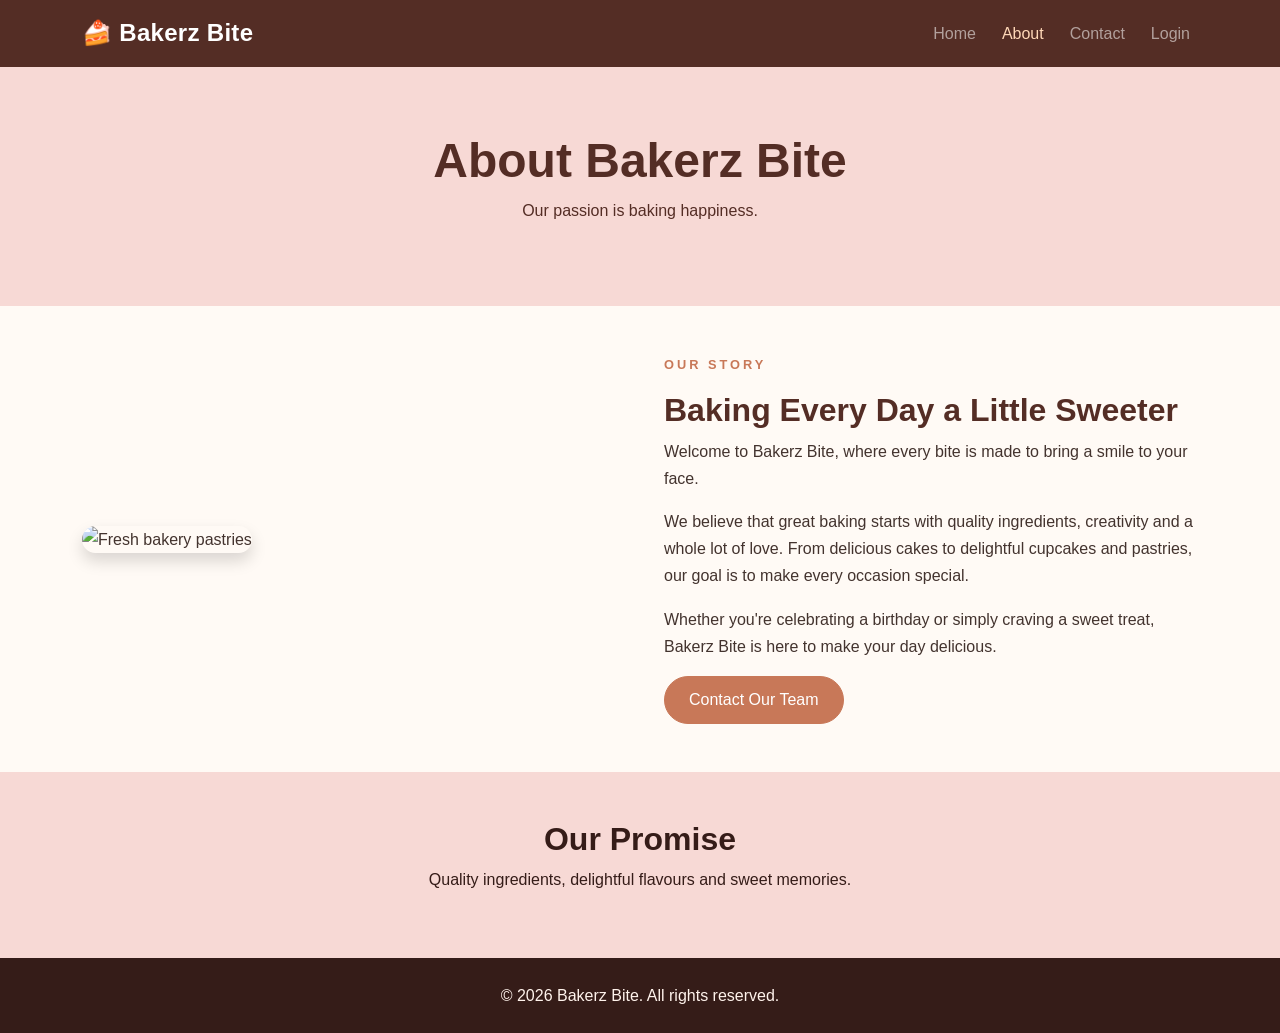
==== about.html @ 4ed03d16 "First website upload" ====
<!DOCTYPE html>
<html lang="en">
<head>
  <meta charset="UTF-8">
  <meta name="viewport" content="width=device-width, initial-scale=1.0">
  <title>About Us | Bakerz Bite</title>
  <link href="https://cdn.jsdelivr.net/npm/bootstrap@5.3.3/dist/css/bootstrap.min.css" rel="stylesheet">
  <link rel="stylesheet" href="style.css">
</head>
<body>

<nav class="navbar navbar-expand-lg navbar-dark bakery-nav">
  <div class="container">
    <a class="navbar-brand fw-bold" href="index.html">🍰 Bakerz Bite</a>
    <button class="navbar-toggler" data-bs-toggle="collapse" data-bs-target="#navMenu" aria-label="Toggle navigation">
      <span class="navbar-toggler-icon"></span>
    </button>
    <div class="collapse navbar-collapse" id="navMenu">
      <ul class="navbar-nav ms-auto">
        <li class="nav-item"><a class="nav-link" href="index.html">Home</a></li>
        <li class="nav-item"><a class="nav-link active" href="about.html">About</a></li>
        <li class="nav-item"><a class="nav-link" href="contact.html">Contact</a></li>
        <li class="nav-item"><a class="nav-link" href="login.html">Login</a></li>
      </ul>
    </div>
  </div>
</nav>

<section class="page-banner text-center">
  <div class="container">
    <h1>About Bakerz Bite</h1>
    <p>Our passion is baking happiness.</p>
  </div>
</section>

<section class="container py-5">
  <div class="row align-items-center g-5">
    <div class="col-md-6">
      <img class="img-fluid rounded-4 shadow"
        src="https://images.unsplash.com/photo-1555507036-ab1f4038808a?auto=format&fit=crop&w=900&q=80"
        alt="Fresh bakery pastries">
    </div>
    <div class="col-md-6">
      <p class="eyebrow">OUR STORY</p>
      <h2 class="section-title">Baking Every Day a Little Sweeter</h2>
      <p>Welcome to Bakerz Bite, where every bite is made to bring a smile to your face.</p>
      <p>We believe that great baking starts with quality ingredients, creativity and a whole lot of love. From delicious cakes to delightful cupcakes and pastries, our goal is to make every occasion special.</p>
      <p>Whether you're celebrating a birthday or simply craving a sweet treat, Bakerz Bite is here to make your day delicious.</p>
      <a href="contact.html" class="btn btn-bakery">Contact Our Team</a>
    </div>
  </div>
</section>

<section class="special-section py-5 text-center">
  <div class="container">
    <h2>Our Promise</h2>
    <p>Quality ingredients, delightful flavours and sweet memories.</p>
  </div>
</section>

<footer class="footer text-center py-4">
  <p class="mb-0">© 2026 Bakerz Bite. All rights reserved.</p>
</footer>

<script src="https://cdn.jsdelivr.net/npm/bootstrap@5.3.3/dist/js/bootstrap.bundle.min.js"></script>
</body>
</html>
---- style.css ----
:root {
  --brown: #542d25;
  --brown-dark: #351c18;
  --pink: #f7d9d5;
  --cream: #fffaf5;
  --accent: #c87858;
  --text: #43332e;
}

* {
  box-sizing: border-box;
}

body {
  margin: 0;
  font-family: Arial, Helvetica, sans-serif;
  color: var(--text);
  background: var(--cream);
  line-height: 1.7;
}

.bakery-nav {
  background: var(--brown);
}

.navbar-brand {
  font-size: 1.5rem;
  letter-spacing: .3px;
}

.navbar .nav-link {
  margin-left: 10px;
  transition: color .2s;
}

.navbar .nav-link:hover,
.navbar .nav-link.active {
  color: #ffd8b8;
}

.slider-img {
  height: 540px;
  object-fit: cover;
  filter: brightness(.58);
}

.carousel-caption {
  bottom: 24%;
}

.carousel-caption h1 {
  font-size: clamp(2rem, 5vw, 3.6rem);
  font-weight: 800;
}

.carousel-caption p {
  font-size: 1.1rem;
}

.btn-bakery {
  background: var(--accent);
  border: 1px solid var(--accent);
  color: white;
  padding: 11px 24px;
  border-radius: 30px;
  transition: .2s ease;
}

.btn-bakery:hover {
  background: var(--brown);
  border-color: var(--brown);
  color: white;
  transform: translateY(-2px);
}

.section-title {
  color: var(--brown);
  font-weight: 800;
}

.eyebrow {
  color: var(--accent);
  font-weight: 700;
  letter-spacing: 3px;
  font-size: .8rem;
}

.product-card {
  height: 100%;
  background: white;
  border: 0;
  border-radius: 16px;
  overflow: hidden;
  box-shadow: 0 5px 20px #542d2510;
  transition: transform .25s, box-shadow .25s;
}

.product-card:hover {
  transform: translateY(-6px);
  box-shadow: 0 12px 28px #542d2520;
}

.product-img {
  width: 100%;
  height: 225px;
  object-fit: cover;
}

.product-card .card-body {
  padding: 22px;
}

.product-card h5 {
  color: var(--brown);
  font-weight: 700;
}

.product-price {
  color: var(--accent);
  font-size: 1.15rem;
  font-weight: 800;
}

.pagination .page-link {
  color: var(--brown);
  border-color: #eadbd4;
  margin: 0 3px;
  border-radius: 8px;
}

.pagination .active .page-link {
  background: var(--brown);
  border-color: var(--brown);
  color: white;
}

.special-section {
  background: var(--pink);
  color: var(--brown-dark);
}

.special-section h2 {
  font-weight: 800;
}

.page-banner {
  background: var(--pink);
  padding: 65px 15px;
  color: var(--brown);
}

.page-banner h1 {
  font-size: clamp(2rem, 5vw, 3rem);
  font-weight: 800;
}

.form-card,
.login-card {
  background: white;
  border-radius: 18px;
  padding: 32px;
  box-shadow: 0 8px 35px #542d2512;
}

.form-control {
  padding: 12px 14px;
  border-color: #e4d5cf;
}

.form-control:focus {
  border-color: var(--accent);
  box-shadow: 0 0 0 .2rem #c8785825;
}

.contact-detail {
  padding: 15px 0;
  border-bottom: 1px solid #eadbd4;
}

.contact-detail h5 {
  color: var(--brown);
  font-weight: 700;
}

.login-section {
  min-height: 75vh;
  display: flex;
  align-items: center;
  padding: 55px 0;
  background: linear-gradient(135deg, #fffaf5, #f7d9d5);
}

.login-card {
  max-width: 460px;
  width: 100%;
}

.login-icon {
  font-size: 3rem;
}

.footer {
  background: var(--brown-dark);
  color: #fff3ec;
}

a {
  color: var(--accent);
}

@media (max-width: 767px) {
  .slider-img {
    height: 390px;
  }

  .carousel-caption {
    bottom: 16%;
  }

  .carousel-caption p {
    font-size: .95rem;
  }

  .carousel-caption h1 {
    font-size: 2rem;
  }

  .product-img {
    height: 210px;
  }

  .form-card,
  .login-card {
    padding: 23px;
  }
}

@media (max-width: 400px) {
  .carousel-caption h1 {
    font-size: 1.6rem;
  }

  .slider-img {
    height: 340px;
  }
}
 
.products-section {
  padding: 60px 5%;
  background: #fff9f2;
  font-family: Arial, sans-serif;
}

.products-heading {
  text-align: center;
  margin-bottom: 35px;
}

.products-heading span {
  color: #c78352;
  letter-spacing: 3px;
  font-size: 12px;
  font-weight: bold;
}

.products-heading h2 {
  font-size: 38px;
  color: #48251d;
  margin: 12px 0;
}

.products-heading p {
  color: #927d72;
}

.products-grid {
  display: grid;
  grid-template-columns: repeat(4, minmax(0, 1fr));
  gap: 22px;
  max-width: 1250px;
  margin: auto;
}

.product-card {
  background: white;
  border-radius: 17px;
  overflow: hidden;
  border: 1px solid #f0e3d7;
  box-shadow: 0 5px 18px #48251d10;
  transition: .3s;
  animation: fadeIn .35s ease;
}

.product-card:hover {
  transform: translateY(-6px);
  box-shadow: 0 12px 25px #48251d20;
}

.product-card img {
  width: 100%;
  height: 210px;
  object-fit: cover;
  display: block;
  background: #f4e4d5;
}

.product-details {
  padding: 16px;
}

.product-details .category {
  color: #bd7950;
  font-size: 11px;
  text-transform: uppercase;
  letter-spacing: 1px;
}

.product-details h3 {
  margin: 9px 0;
  color: #48251d;
  font-size: 17px;
}

.product-details p {
  font-size: 12px;
  color: #8c7b71;
  line-height: 1.6;
  min-height: 38px;
}

.product-bottom {
  display: flex;
  justify-content: space-between;
  align-items: center;
  gap: 8px;
  margin-top: 16px;
}

.price {
  color: #48251d;
  font-weight: bold;
}

.add-btn {
  background: #48251d;
  color: white;
  border: 0;
  padding: 10px 13px;
  border-radius: 8px;
  cursor: pointer;
}

.add-btn:hover {
  background: #c78352;
}

.pagination {
  display: flex;
  justify-content: center;
  align-items: center;
  flex-wrap: wrap;
  gap: 9px;
  margin-top: 38px;
}

.page-btn {
  min-width: 42px;
  height: 42px;
  padding: 0 12px;
  border: 1px solid #e4d4c7;
  background: white;
  color: #48251d;
  border-radius: 9px;
  cursor: pointer;
  font-weight: bold;
}

.page-btn:hover:not(:disabled),
.page-btn.active {
  background: #48251d;
  color: white;
}

.page-btn:disabled {
  opacity: .35;
  cursor: not-allowed;
}

.page-info {
  text-align: center;
  margin-top: 16px;
  color: #927d72;
  font-size: 12px;
}

@keyframes fadeIn {
  from { opacity: 0; transform: translateY(10px); }
  to { opacity: 1; transform: translateY(0); }
}

@media(max-width: 900px) {
  .products-grid {
    grid-template-columns: repeat(2, minmax(0, 1fr));
  }
}

@media(max-width: 480px) {
  .products-section { padding: 35px 12px; }
  .products-heading h2 { font-size: 28px; }
  .products-grid { gap: 12px; }
  .product-card img { height: 145px; }
  .product-details { padding: 11px; }
  .product-details h3 { font-size: 14px; }
  .product-details p { font-size: 11px; }
  .product-bottom { flex-wrap: wrap; }
  .price { font-size: 13px; }
  .add-btn { padding: 8px; font-size: 11px; }
}
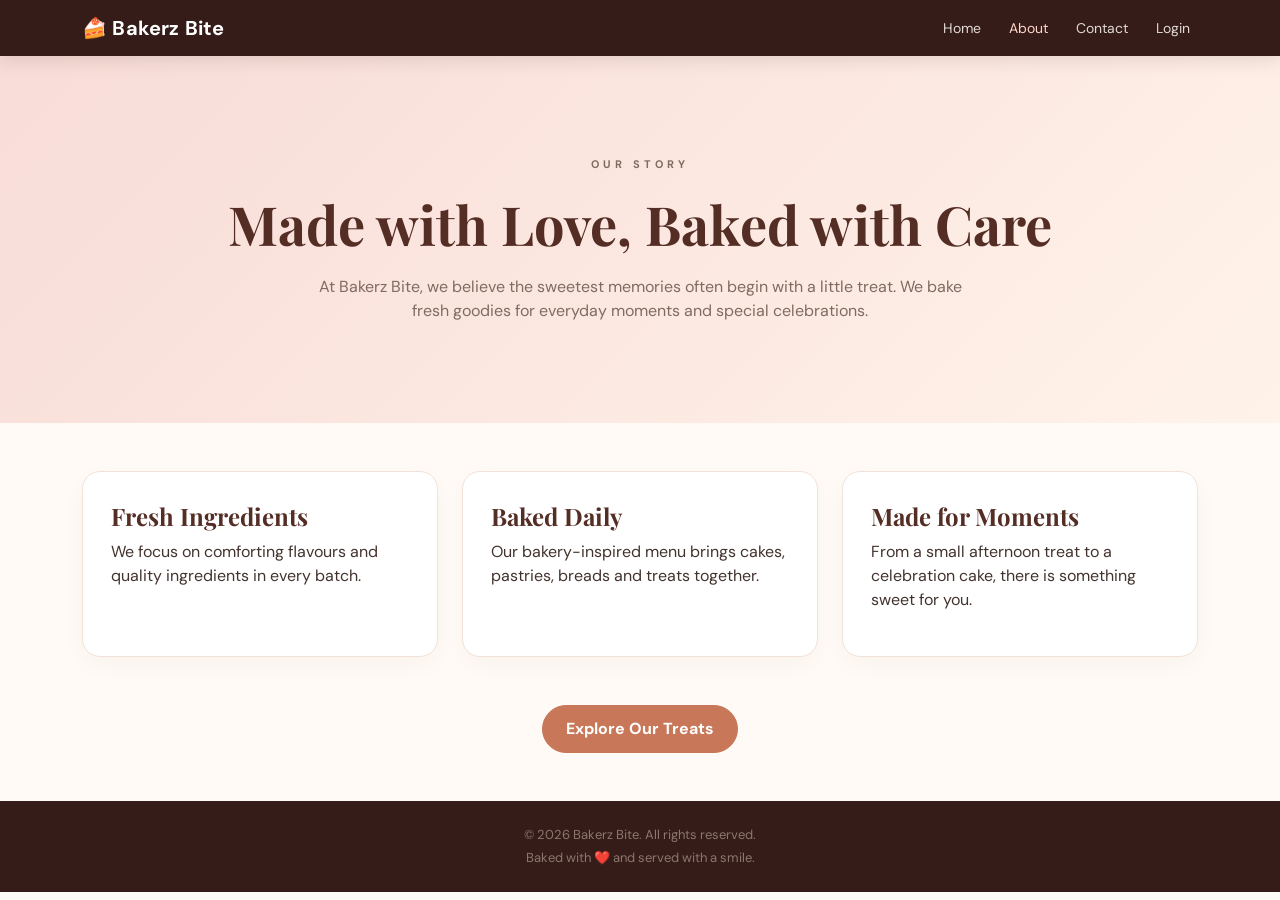
==== commit 9b5fe77b: "First website upload" ====
--- a/about.html
+++ b/about.html
@@ -1,68 +1,6 @@
-
 <!DOCTYPE html>
-<html lang="en">
-<head>
-  <meta charset="UTF-8">
-  <meta name="viewport" content="width=device-width, initial-scale=1.0">
-  <title>About Us | Bakerz Bite</title>
-  <link href="https://cdn.jsdelivr.net/npm/bootstrap@5.3.3/dist/css/bootstrap.min.css" rel="stylesheet">
-  <link rel="stylesheet" href="style.css">
-</head>
-<body>
-
-<nav class="navbar navbar-expand-lg navbar-dark bakery-nav">
-  <div class="container">
-    <a class="navbar-brand fw-bold" href="index.html">🍰 Bakerz Bite</a>
-    <button class="navbar-toggler" data-bs-toggle="collapse" data-bs-target="#navMenu" aria-label="Toggle navigation">
-      <span class="navbar-toggler-icon"></span>
-    </button>
-    <div class="collapse navbar-collapse" id="navMenu">
-      <ul class="navbar-nav ms-auto">
-        <li class="nav-item"><a class="nav-link" href="index.html">Home</a></li>
-        <li class="nav-item"><a class="nav-link active" href="about.html">About</a></li>
-        <li class="nav-item"><a class="nav-link" href="contact.html">Contact</a></li>
-        <li class="nav-item"><a class="nav-link" href="login.html">Login</a></li>
-      </ul>
-    </div>
-  </div>
-</nav>
-
-<section class="page-banner text-center">
-  <div class="container">
-    <h1>About Bakerz Bite</h1>
-    <p>Our passion is baking happiness.</p>
-  </div>
-</section>
-
-<section class="container py-5">
-  <div class="row align-items-center g-5">
-    <div class="col-md-6">
-      <img class="img-fluid rounded-4 shadow"
-        src="https://images.unsplash.com/photo-1555507036-ab1f4038808a?auto=format&fit=crop&w=900&q=80"
-        alt="Fresh bakery pastries">
-    </div>
-    <div class="col-md-6">
-      <p class="eyebrow">OUR STORY</p>
-      <h2 class="section-title">Baking Every Day a Little Sweeter</h2>
-      <p>Welcome to Bakerz Bite, where every bite is made to bring a smile to your face.</p>
-      <p>We believe that great baking starts with quality ingredients, creativity and a whole lot of love. From delicious cakes to delightful cupcakes and pastries, our goal is to make every occasion special.</p>
-      <p>Whether you're celebrating a birthday or simply craving a sweet treat, Bakerz Bite is here to make your day delicious.</p>
-      <a href="contact.html" class="btn btn-bakery">Contact Our Team</a>
-    </div>
-  </div>
-</section>
-
-<section class="special-section py-5 text-center">
-  <div class="container">
-    <h2>Our Promise</h2>
-    <p>Quality ingredients, delightful flavours and sweet memories.</p>
-  </div>
-</section>
-
-<footer class="footer text-center py-4">
-  <p class="mb-0">© 2026 Bakerz Bite. All rights reserved.</p>
-</footer>
-
-<script src="https://cdn.jsdelivr.net/npm/bootstrap@5.3.3/dist/js/bootstrap.bundle.min.js"></script>
-</body>
-</html>
+<html lang="en"><head><meta charset="UTF-8"><meta name="viewport" content="width=device-width, initial-scale=1.0"><title>About | Bakerz Bite</title><link href="https://cdn.jsdelivr.net/npm/bootstrap@5.3.3/dist/css/bootstrap.min.css" rel="stylesheet"><link rel="stylesheet" href="style.css"></head>
+<body><nav class="navbar navbar-expand-lg navbar-dark bakery-nav sticky-top"><div class="container"><a class="navbar-brand fw-bold" href="index.html">🍰 Bakerz Bite</a><button class="navbar-toggler" type="button" data-bs-toggle="collapse" data-bs-target="#navMenu" aria-label="Toggle navigation"><span class="navbar-toggler-icon"></span></button><div class="collapse navbar-collapse" id="navMenu"><ul class="navbar-nav ms-auto align-items-lg-center"><li class="nav-item"><a class="nav-link" href="index.html">Home</a></li><li class="nav-item"><a class="nav-link active" href="about.html">About</a></li><li class="nav-item"><a class="nav-link" href="contact.html">Contact</a></li><li class="nav-item"><a class="nav-link" href="login.html" id="authNavLink">Login</a></li></ul></div></div></nav>
+<header class="simple-hero"><div class="container"><p class="eyebrow">OUR STORY</p><h1>Made with Love, Baked with Care</h1><p>At Bakerz Bite, we believe the sweetest memories often begin with a little treat. We bake fresh goodies for everyday moments and special celebrations.</p></div></header>
+<section class="container py-5"><div class="row g-4"><div class="col-md-4"><article class="info-card"><h2>Fresh Ingredients</h2><p>We focus on comforting flavours and quality ingredients in every batch.</p></article></div><div class="col-md-4"><article class="info-card"><h2>Baked Daily</h2><p>Our bakery-inspired menu brings cakes, pastries, breads and treats together.</p></article></div><div class="col-md-4"><article class="info-card"><h2>Made for Moments</h2><p>From a small afternoon treat to a celebration cake, there is something sweet for you.</p></article></div></div><div class="text-center mt-5"><a href="index.html#products" class="btn btn-bakery">Explore Our Treats</a></div></section>
+<footer class="footer text-center py-4"><p class="mb-1">© 2026 Bakerz Bite. All rights reserved.</p><p class="mb-0">Baked with ❤️ and served with a smile.</p></footer><script src="https://cdn.jsdelivr.net/npm/bootstrap@5.3.3/dist/js/bootstrap.bundle.min.js"></script><script src="app.js"></script></body></html>
--- a/style.css
+++ b/style.css
@@ -1,418 +1,3 @@
-:root {
-  --brown: #542d25;
-  --brown-dark: #351c18;
-  --pink: #f7d9d5;
-  --cream: #fffaf5;
-  --accent: #c87858;
-  --text: #43332e;
-}
-
-* {
-  box-sizing: border-box;
-}
-
-body {
-  margin: 0;
-  font-family: Arial, Helvetica, sans-serif;
-  color: var(--text);
-  background: var(--cream);
-  line-height: 1.7;
-}
-
-.bakery-nav {
-  background: var(--brown);
-}
-
-.navbar-brand {
-  font-size: 1.5rem;
-  letter-spacing: .3px;
-}
-
-.navbar .nav-link {
-  margin-left: 10px;
-  transition: color .2s;
-}
-
-.navbar .nav-link:hover,
-.navbar .nav-link.active {
-  color: #ffd8b8;
-}
-
-.slider-img {
-  height: 540px;
-  object-fit: cover;
-  filter: brightness(.58);
-}
-
-.carousel-caption {
-  bottom: 24%;
-}
-
-.carousel-caption h1 {
-  font-size: clamp(2rem, 5vw, 3.6rem);
-  font-weight: 800;
-}
-
-.carousel-caption p {
-  font-size: 1.1rem;
-}
-
-.btn-bakery {
-  background: var(--accent);
-  border: 1px solid var(--accent);
-  color: white;
-  padding: 11px 24px;
-  border-radius: 30px;
-  transition: .2s ease;
-}
-
-.btn-bakery:hover {
-  background: var(--brown);
-  border-color: var(--brown);
-  color: white;
-  transform: translateY(-2px);
-}
-
-.section-title {
-  color: var(--brown);
-  font-weight: 800;
-}
-
-.eyebrow {
-  color: var(--accent);
-  font-weight: 700;
-  letter-spacing: 3px;
-  font-size: .8rem;
-}
-
-.product-card {
-  height: 100%;
-  background: white;
-  border: 0;
-  border-radius: 16px;
-  overflow: hidden;
-  box-shadow: 0 5px 20px #542d2510;
-  transition: transform .25s, box-shadow .25s;
-}
-
-.product-card:hover {
-  transform: translateY(-6px);
-  box-shadow: 0 12px 28px #542d2520;
-}
-
-.product-img {
-  width: 100%;
-  height: 225px;
-  object-fit: cover;
-}
-
-.product-card .card-body {
-  padding: 22px;
-}
-
-.product-card h5 {
-  color: var(--brown);
-  font-weight: 700;
-}
-
-.product-price {
-  color: var(--accent);
-  font-size: 1.15rem;
-  font-weight: 800;
-}
-
-.pagination .page-link {
-  color: var(--brown);
-  border-color: #eadbd4;
-  margin: 0 3px;
-  border-radius: 8px;
-}
-
-.pagination .active .page-link {
-  background: var(--brown);
-  border-color: var(--brown);
-  color: white;
-}
-
-.special-section {
-  background: var(--pink);
-  color: var(--brown-dark);
-}
-
-.special-section h2 {
-  font-weight: 800;
-}
-
-.page-banner {
-  background: var(--pink);
-  padding: 65px 15px;
-  color: var(--brown);
-}
-
-.page-banner h1 {
-  font-size: clamp(2rem, 5vw, 3rem);
-  font-weight: 800;
-}
-
-.form-card,
-.login-card {
-  background: white;
-  border-radius: 18px;
-  padding: 32px;
-  box-shadow: 0 8px 35px #542d2512;
-}
-
-.form-control {
-  padding: 12px 14px;
-  border-color: #e4d5cf;
-}
-
-.form-control:focus {
-  border-color: var(--accent);
-  box-shadow: 0 0 0 .2rem #c8785825;
-}
-
-.contact-detail {
-  padding: 15px 0;
-  border-bottom: 1px solid #eadbd4;
-}
-
-.contact-detail h5 {
-  color: var(--brown);
-  font-weight: 700;
-}
-
-.login-section {
-  min-height: 75vh;
-  display: flex;
-  align-items: center;
-  padding: 55px 0;
-  background: linear-gradient(135deg, #fffaf5, #f7d9d5);
-}
-
-.login-card {
-  max-width: 460px;
-  width: 100%;
-}
-
-.login-icon {
-  font-size: 3rem;
-}
-
-.footer {
-  background: var(--brown-dark);
-  color: #fff3ec;
-}
-
-a {
-  color: var(--accent);
-}
-
-@media (max-width: 767px) {
-  .slider-img {
-    height: 390px;
-  }
-
-  .carousel-caption {
-    bottom: 16%;
-  }
-
-  .carousel-caption p {
-    font-size: .95rem;
-  }
-
-  .carousel-caption h1 {
-    font-size: 2rem;
-  }
-
-  .product-img {
-    height: 210px;
-  }
-
-  .form-card,
-  .login-card {
-    padding: 23px;
-  }
-}
-
-@media (max-width: 400px) {
-  .carousel-caption h1 {
-    font-size: 1.6rem;
-  }
-
-  .slider-img {
-    height: 340px;
-  }
-}
- 
-.products-section {
-  padding: 60px 5%;
-  background: #fff9f2;
-  font-family: Arial, sans-serif;
-}
-
-.products-heading {
-  text-align: center;
-  margin-bottom: 35px;
-}
-
-.products-heading span {
-  color: #c78352;
-  letter-spacing: 3px;
-  font-size: 12px;
-  font-weight: bold;
-}
-
-.products-heading h2 {
-  font-size: 38px;
-  color: #48251d;
-  margin: 12px 0;
-}
-
-.products-heading p {
-  color: #927d72;
-}
-
-.products-grid {
-  display: grid;
-  grid-template-columns: repeat(4, minmax(0, 1fr));
-  gap: 22px;
-  max-width: 1250px;
-  margin: auto;
-}
-
-.product-card {
-  background: white;
-  border-radius: 17px;
-  overflow: hidden;
-  border: 1px solid #f0e3d7;
-  box-shadow: 0 5px 18px #48251d10;
-  transition: .3s;
-  animation: fadeIn .35s ease;
-}
-
-.product-card:hover {
-  transform: translateY(-6px);
-  box-shadow: 0 12px 25px #48251d20;
-}
-
-.product-card img {
-  width: 100%;
-  height: 210px;
-  object-fit: cover;
-  display: block;
-  background: #f4e4d5;
-}
-
-.product-details {
-  padding: 16px;
-}
-
-.product-details .category {
-  color: #bd7950;
-  font-size: 11px;
-  text-transform: uppercase;
-  letter-spacing: 1px;
-}
-
-.product-details h3 {
-  margin: 9px 0;
-  color: #48251d;
-  font-size: 17px;
-}
-
-.product-details p {
-  font-size: 12px;
-  color: #8c7b71;
-  line-height: 1.6;
-  min-height: 38px;
-}
-
-.product-bottom {
-  display: flex;
-  justify-content: space-between;
-  align-items: center;
-  gap: 8px;
-  margin-top: 16px;
-}
-
-.price {
-  color: #48251d;
-  font-weight: bold;
-}
-
-.add-btn {
-  background: #48251d;
-  color: white;
-  border: 0;
-  padding: 10px 13px;
-  border-radius: 8px;
-  cursor: pointer;
-}
-
-.add-btn:hover {
-  background: #c78352;
-}
-
-.pagination {
-  display: flex;
-  justify-content: center;
-  align-items: center;
-  flex-wrap: wrap;
-  gap: 9px;
-  margin-top: 38px;
-}
-
-.page-btn {
-  min-width: 42px;
-  height: 42px;
-  padding: 0 12px;
-  border: 1px solid #e4d4c7;
-  background: white;
-  color: #48251d;
-  border-radius: 9px;
-  cursor: pointer;
-  font-weight: bold;
-}
-
-.page-btn:hover:not(:disabled),
-.page-btn.active {
-  background: #48251d;
-  color: white;
-}
-
-.page-btn:disabled {
-  opacity: .35;
-  cursor: not-allowed;
-}
-
-.page-info {
-  text-align: center;
-  margin-top: 16px;
-  color: #927d72;
-  font-size: 12px;
-}
-
-@keyframes fadeIn {
-  from { opacity: 0; transform: translateY(10px); }
-  to { opacity: 1; transform: translateY(0); }
-}
-
-@media(max-width: 900px) {
-  .products-grid {
-    grid-template-columns: repeat(2, minmax(0, 1fr));
-  }
-}
-
-@media(max-width: 480px) {
-  .products-section { padding: 35px 12px; }
-  .products-heading h2 { font-size: 28px; }
-  .products-grid { gap: 12px; }
-  .product-card img { height: 145px; }
-  .product-details { padding: 11px; }
-  .product-details h3 { font-size: 14px; }
-  .product-details p { font-size: 11px; }
-  .product-bottom { flex-wrap: wrap; }
-  .price { font-size: 13px; }
-  .add-btn { padding: 8px; font-size: 11px; }
-}+@import url('https://fonts.googleapis.com/css2?family=DM+Sans:wght@400;500;600;700&family=Playfair+Display:wght@600;700&display=swap');
+:root{--brown:#542d25;--brown-dark:#351c18;--pink:#f7d9d5;--cream:#fffaf5;--accent:#c87858;--text:#43332e}
+*{box-sizing:border-box}html{scroll-behavior:smooth}body{font-family:'DM Sans',Arial,sans-serif;color:var(--text);background:var(--cream)}.bakery-nav{background:var(--brown-dark);box-shadow:0 4px 18px #351c1820}.navbar-brand{letter-spacing:.2px}.navbar-nav .nav-link{margin-left:12px;color:#fffaf5d9!important;font-size:14px}.navbar-nav .nav-link:hover,.navbar-nav .nav-link.active{color:#ffd6ca!important}.slider-img{height:min(72vh,650px);min-height:420px;object-fit:cover;filter:brightness(.55)}.carousel-caption{bottom:18%;text-shadow:0 2px 12px #0008}.carousel-caption h1{font-family:'Playfair Display',Georgia,serif;font-size:clamp(32px,5vw,60px);font-weight:700}.carousel-caption p{font-size:clamp(15px,2vw,20px);margin:15px 0 24px}.btn-bakery{background:var(--accent);border:1px solid var(--accent);color:white;border-radius:30px;padding:11px 23px;font-weight:700;transition:.25s}.btn-bakery:hover{background:var(--brown);border-color:var(--brown);color:#fff;transform:translateY(-2px)}.eyebrow{color:var(--accent);letter-spacing:4px;font-size:11px;font-weight:700;margin-bottom:10px}.section-title,.products-heading h2{font-family:'Playfair Display',Georgia,serif;color:var(--brown);font-weight:700;font-size:clamp(30px,4vw,43px)}.text-center>p:not(.eyebrow){color:#8c766d}.product-card{overflow:hidden;border:1px solid #f0e2d8;border-radius:18px;background:#fff;box-shadow:0 8px 28px #542d250b;transition:transform .25s,box-shadow .25s}.product-card:hover{transform:translateY(-6px);box-shadow:0 16px 38px #542d251b}.product-card img{width:100%;height:235px;object-fit:cover;display:block}.product-content{padding:20px}.product-category{display:inline-block;background:#fae7df;color:#a35b43;border-radius:20px;padding:5px 10px;font-size:10px;text-transform:uppercase;letter-spacing:1px;font-weight:700}.product-content h3{font-family:'Playfair Display',Georgia,serif;color:var(--brown);font-size:22px;margin:12px 0 8px}.product-content p{font-size:13px;color:#88756c;min-height:40px}.product-bottom{display:flex;justify-content:space-between;align-items:center;gap:10px;margin-top:15px}.product-bottom strong{color:var(--brown);font-size:16px}.product-bottom .btn{padding:8px 14px;font-size:12px}.pagination .page-link{color:var(--brown);border-color:#f0dfd5;background:#fff}.pagination .page-item.active .page-link{background:var(--brown);border-color:var(--brown);color:#fff}.page-info{font-size:12px;color:#927d72}.special-section{background:linear-gradient(135deg,#f8dcd7,#f4c4b8)}.special-section h2{font-family:'Playfair Display',Georgia,serif;color:var(--brown);font-size:clamp(28px,4vw,40px)}.special-section p{color:#76564b;margin:14px 0 22px}.footer{background:var(--brown-dark);color:#fff3e8;font-size:13px}.simple-hero{background:linear-gradient(135deg,#f8dcd7,#fff3e9);padding:85px 0;text-align:center}.simple-hero h1{font:700 clamp(36px,5vw,54px) 'Playfair Display',Georgia,serif;color:var(--brown)}.simple-hero p{max-width:650px;margin:15px auto;color:#806b61}.info-card{background:white;border:1px solid #f0e2d8;border-radius:18px;padding:28px;height:100%;box-shadow:0 8px 25px #542d2508}.info-card h2{font:700 24px 'Playfair Display',Georgia,serif;color:var(--brown)}.contact-form input,.contact-form textarea{width:100%;padding:13px 15px;margin-bottom:14px;border:1px solid #e8d9cf;border-radius:10px;font:14px 'DM Sans',sans-serif}.contact-form input:focus,.contact-form textarea:focus{outline:2px solid #c8785840;border-color:var(--accent)}@media(max-width:576px){.slider-img{min-height:420px;height:60vh}.carousel-caption{bottom:15%}.carousel-caption h1{font-size:32px}.product-card img{height:210px}}
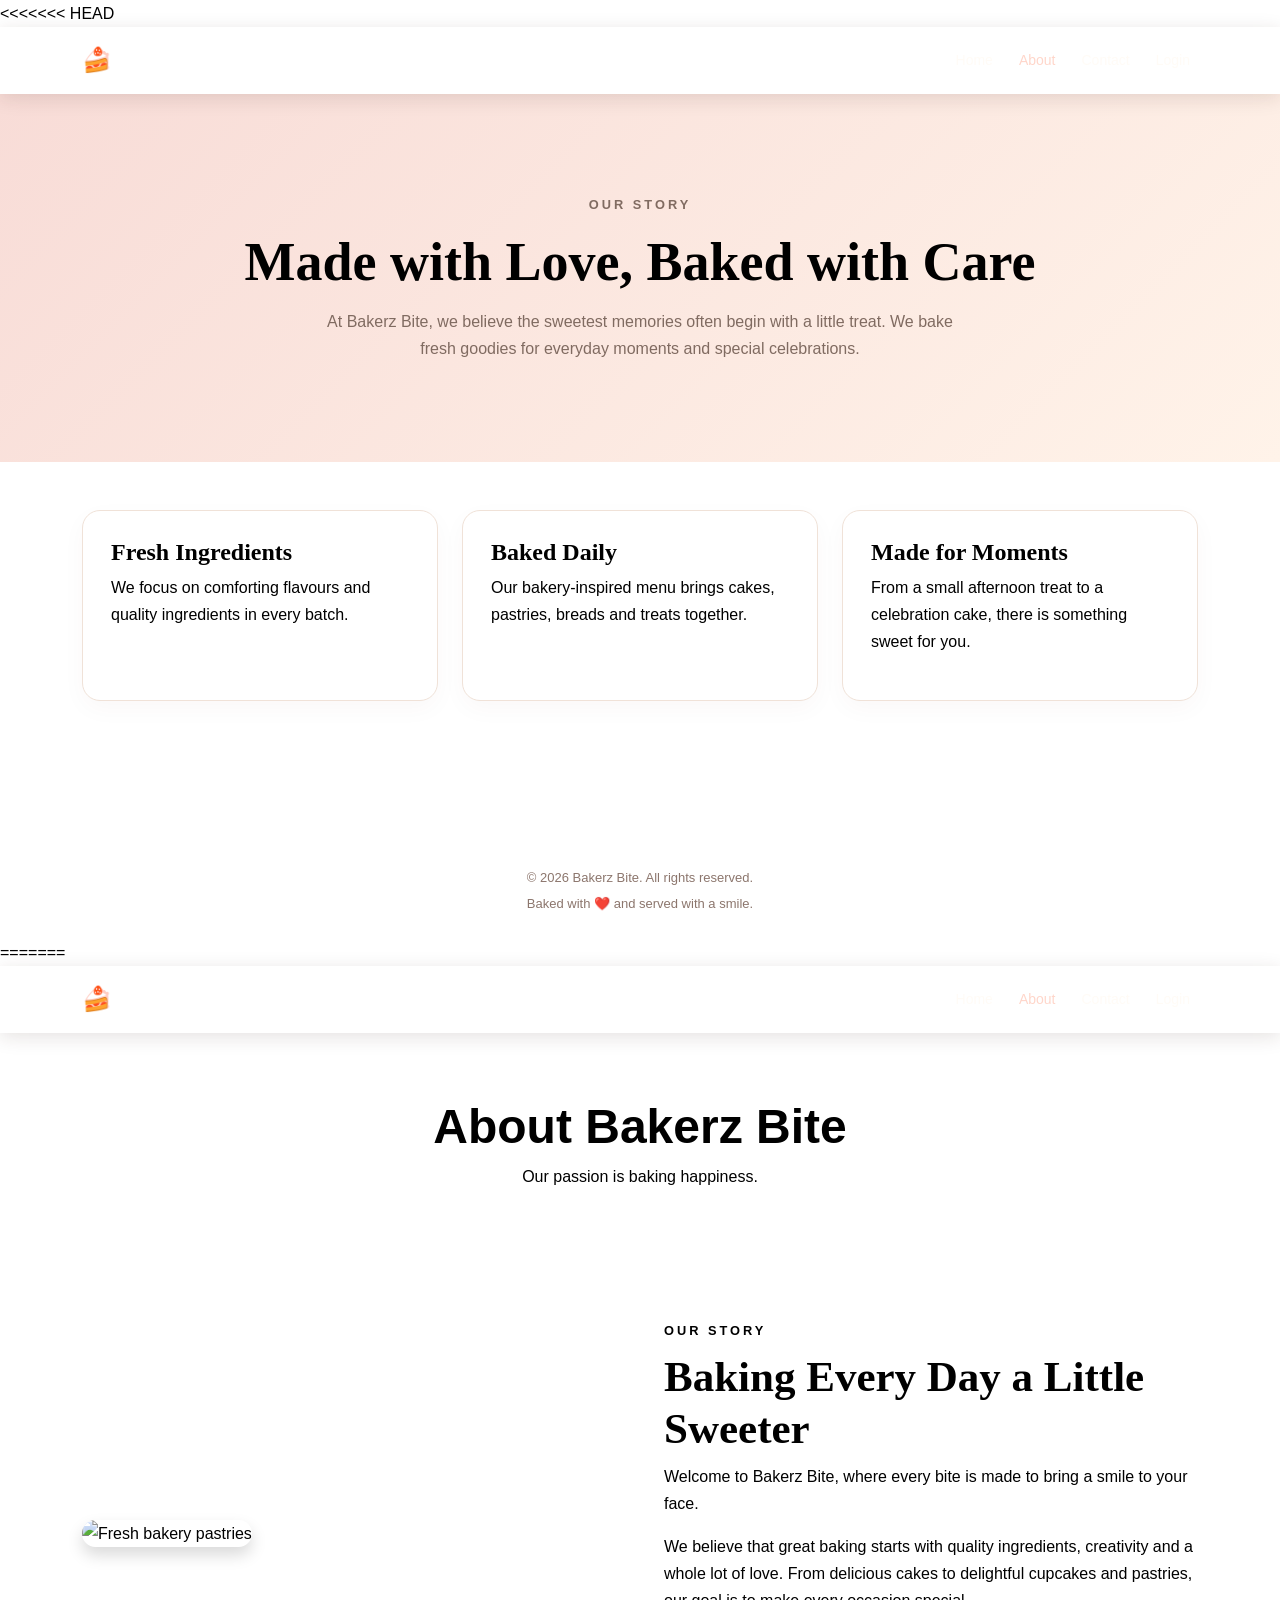
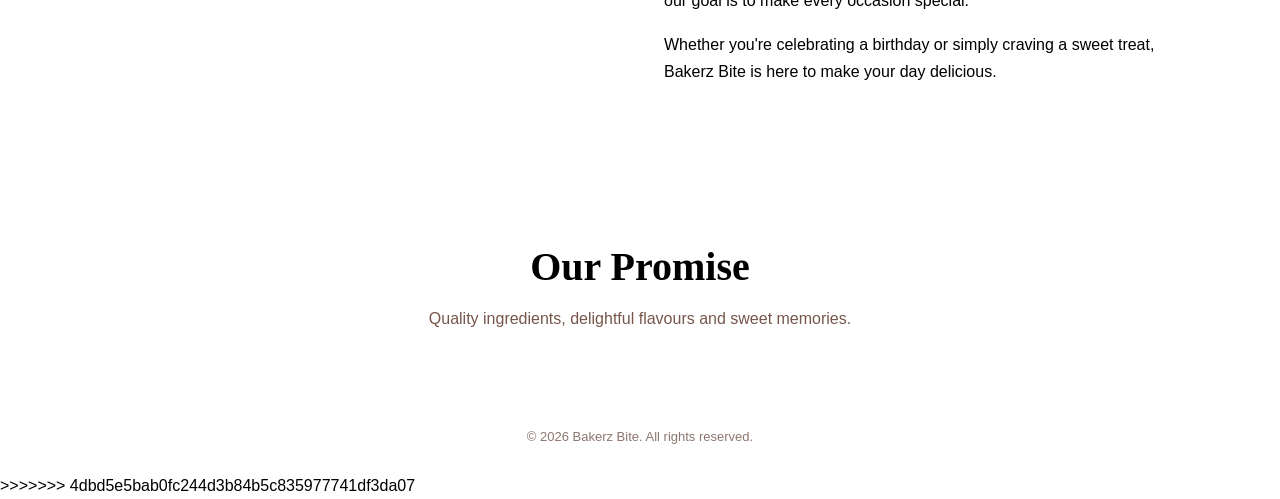
==== commit fe28618f: "Update Bakerz Bite website" ====
--- a/about.html
+++ b/about.html
@@ -1,6 +1,77 @@
+<<<<<<< HEAD
 <!DOCTYPE html>
 <html lang="en"><head><meta charset="UTF-8"><meta name="viewport" content="width=device-width, initial-scale=1.0"><title>About | Bakerz Bite</title><link href="https://cdn.jsdelivr.net/npm/bootstrap@5.3.3/dist/css/bootstrap.min.css" rel="stylesheet"><link rel="stylesheet" href="style.css"></head>
 <body><nav class="navbar navbar-expand-lg navbar-dark bakery-nav sticky-top"><div class="container"><a class="navbar-brand fw-bold" href="index.html">🍰 Bakerz Bite</a><button class="navbar-toggler" type="button" data-bs-toggle="collapse" data-bs-target="#navMenu" aria-label="Toggle navigation"><span class="navbar-toggler-icon"></span></button><div class="collapse navbar-collapse" id="navMenu"><ul class="navbar-nav ms-auto align-items-lg-center"><li class="nav-item"><a class="nav-link" href="index.html">Home</a></li><li class="nav-item"><a class="nav-link active" href="about.html">About</a></li><li class="nav-item"><a class="nav-link" href="contact.html">Contact</a></li><li class="nav-item"><a class="nav-link" href="login.html" id="authNavLink">Login</a></li></ul></div></div></nav>
 <header class="simple-hero"><div class="container"><p class="eyebrow">OUR STORY</p><h1>Made with Love, Baked with Care</h1><p>At Bakerz Bite, we believe the sweetest memories often begin with a little treat. We bake fresh goodies for everyday moments and special celebrations.</p></div></header>
 <section class="container py-5"><div class="row g-4"><div class="col-md-4"><article class="info-card"><h2>Fresh Ingredients</h2><p>We focus on comforting flavours and quality ingredients in every batch.</p></article></div><div class="col-md-4"><article class="info-card"><h2>Baked Daily</h2><p>Our bakery-inspired menu brings cakes, pastries, breads and treats together.</p></article></div><div class="col-md-4"><article class="info-card"><h2>Made for Moments</h2><p>From a small afternoon treat to a celebration cake, there is something sweet for you.</p></article></div></div><div class="text-center mt-5"><a href="index.html#products" class="btn btn-bakery">Explore Our Treats</a></div></section>
 <footer class="footer text-center py-4"><p class="mb-1">© 2026 Bakerz Bite. All rights reserved.</p><p class="mb-0">Baked with ❤️ and served with a smile.</p></footer><script src="https://cdn.jsdelivr.net/npm/bootstrap@5.3.3/dist/js/bootstrap.bundle.min.js"></script><script src="app.js"></script></body></html>
+=======
+
+<!DOCTYPE html>
+<html lang="en">
+<head>
+  <meta charset="UTF-8">
+  <meta name="viewport" content="width=device-width, initial-scale=1.0">
+  <title>About Us | Bakerz Bite</title>
+  <link href="https://cdn.jsdelivr.net/npm/bootstrap@5.3.3/dist/css/bootstrap.min.css" rel="stylesheet">
+  <link rel="stylesheet" href="style.css">
+</head>
+<body>
+
+<nav class="navbar navbar-expand-lg navbar-dark bakery-nav">
+  <div class="container">
+    <a class="navbar-brand fw-bold" href="index.html">🍰 Bakerz Bite</a>
+    <button class="navbar-toggler" data-bs-toggle="collapse" data-bs-target="#navMenu" aria-label="Toggle navigation">
+      <span class="navbar-toggler-icon"></span>
+    </button>
+    <div class="collapse navbar-collapse" id="navMenu">
+      <ul class="navbar-nav ms-auto">
+        <li class="nav-item"><a class="nav-link" href="index.html">Home</a></li>
+        <li class="nav-item"><a class="nav-link active" href="about.html">About</a></li>
+        <li class="nav-item"><a class="nav-link" href="contact.html">Contact</a></li>
+        <li class="nav-item"><a class="nav-link" href="login.html">Login</a></li>
+      </ul>
+    </div>
+  </div>
+</nav>
+
+<section class="page-banner text-center">
+  <div class="container">
+    <h1>About Bakerz Bite</h1>
+    <p>Our passion is baking happiness.</p>
+  </div>
+</section>
+
+<section class="container py-5">
+  <div class="row align-items-center g-5">
+    <div class="col-md-6">
+      <img class="img-fluid rounded-4 shadow"
+        src="https://images.unsplash.com/photo-1555507036-ab1f4038808a?auto=format&fit=crop&w=900&q=80"
+        alt="Fresh bakery pastries">
+    </div>
+    <div class="col-md-6">
+      <p class="eyebrow">OUR STORY</p>
+      <h2 class="section-title">Baking Every Day a Little Sweeter</h2>
+      <p>Welcome to Bakerz Bite, where every bite is made to bring a smile to your face.</p>
+      <p>We believe that great baking starts with quality ingredients, creativity and a whole lot of love. From delicious cakes to delightful cupcakes and pastries, our goal is to make every occasion special.</p>
+      <p>Whether you're celebrating a birthday or simply craving a sweet treat, Bakerz Bite is here to make your day delicious.</p>
+      <a href="contact.html" class="btn btn-bakery">Contact Our Team</a>
+    </div>
+  </div>
+</section>
+
+<section class="special-section py-5 text-center">
+  <div class="container">
+    <h2>Our Promise</h2>
+    <p>Quality ingredients, delightful flavours and sweet memories.</p>
+  </div>
+</section>
+
+<footer class="footer text-center py-4">
+  <p class="mb-0">© 2026 Bakerz Bite. All rights reserved.</p>
+</footer>
+
+<script src="https://cdn.jsdelivr.net/npm/bootstrap@5.3.3/dist/js/bootstrap.bundle.min.js"></script>
+</body>
+</html>
+>>>>>>> 4dbd5e5bab0fc244d3b84b5c835977741df3da07
--- a/style.css
+++ b/style.css
@@ -1,3 +1,424 @@
+<<<<<<< HEAD
 @import url('https://fonts.googleapis.com/css2?family=DM+Sans:wght@400;500;600;700&family=Playfair+Display:wght@600;700&display=swap');
 :root{--brown:#542d25;--brown-dark:#351c18;--pink:#f7d9d5;--cream:#fffaf5;--accent:#c87858;--text:#43332e}
 *{box-sizing:border-box}html{scroll-behavior:smooth}body{font-family:'DM Sans',Arial,sans-serif;color:var(--text);background:var(--cream)}.bakery-nav{background:var(--brown-dark);box-shadow:0 4px 18px #351c1820}.navbar-brand{letter-spacing:.2px}.navbar-nav .nav-link{margin-left:12px;color:#fffaf5d9!important;font-size:14px}.navbar-nav .nav-link:hover,.navbar-nav .nav-link.active{color:#ffd6ca!important}.slider-img{height:min(72vh,650px);min-height:420px;object-fit:cover;filter:brightness(.55)}.carousel-caption{bottom:18%;text-shadow:0 2px 12px #0008}.carousel-caption h1{font-family:'Playfair Display',Georgia,serif;font-size:clamp(32px,5vw,60px);font-weight:700}.carousel-caption p{font-size:clamp(15px,2vw,20px);margin:15px 0 24px}.btn-bakery{background:var(--accent);border:1px solid var(--accent);color:white;border-radius:30px;padding:11px 23px;font-weight:700;transition:.25s}.btn-bakery:hover{background:var(--brown);border-color:var(--brown);color:#fff;transform:translateY(-2px)}.eyebrow{color:var(--accent);letter-spacing:4px;font-size:11px;font-weight:700;margin-bottom:10px}.section-title,.products-heading h2{font-family:'Playfair Display',Georgia,serif;color:var(--brown);font-weight:700;font-size:clamp(30px,4vw,43px)}.text-center>p:not(.eyebrow){color:#8c766d}.product-card{overflow:hidden;border:1px solid #f0e2d8;border-radius:18px;background:#fff;box-shadow:0 8px 28px #542d250b;transition:transform .25s,box-shadow .25s}.product-card:hover{transform:translateY(-6px);box-shadow:0 16px 38px #542d251b}.product-card img{width:100%;height:235px;object-fit:cover;display:block}.product-content{padding:20px}.product-category{display:inline-block;background:#fae7df;color:#a35b43;border-radius:20px;padding:5px 10px;font-size:10px;text-transform:uppercase;letter-spacing:1px;font-weight:700}.product-content h3{font-family:'Playfair Display',Georgia,serif;color:var(--brown);font-size:22px;margin:12px 0 8px}.product-content p{font-size:13px;color:#88756c;min-height:40px}.product-bottom{display:flex;justify-content:space-between;align-items:center;gap:10px;margin-top:15px}.product-bottom strong{color:var(--brown);font-size:16px}.product-bottom .btn{padding:8px 14px;font-size:12px}.pagination .page-link{color:var(--brown);border-color:#f0dfd5;background:#fff}.pagination .page-item.active .page-link{background:var(--brown);border-color:var(--brown);color:#fff}.page-info{font-size:12px;color:#927d72}.special-section{background:linear-gradient(135deg,#f8dcd7,#f4c4b8)}.special-section h2{font-family:'Playfair Display',Georgia,serif;color:var(--brown);font-size:clamp(28px,4vw,40px)}.special-section p{color:#76564b;margin:14px 0 22px}.footer{background:var(--brown-dark);color:#fff3e8;font-size:13px}.simple-hero{background:linear-gradient(135deg,#f8dcd7,#fff3e9);padding:85px 0;text-align:center}.simple-hero h1{font:700 clamp(36px,5vw,54px) 'Playfair Display',Georgia,serif;color:var(--brown)}.simple-hero p{max-width:650px;margin:15px auto;color:#806b61}.info-card{background:white;border:1px solid #f0e2d8;border-radius:18px;padding:28px;height:100%;box-shadow:0 8px 25px #542d2508}.info-card h2{font:700 24px 'Playfair Display',Georgia,serif;color:var(--brown)}.contact-form input,.contact-form textarea{width:100%;padding:13px 15px;margin-bottom:14px;border:1px solid #e8d9cf;border-radius:10px;font:14px 'DM Sans',sans-serif}.contact-form input:focus,.contact-form textarea:focus{outline:2px solid #c8785840;border-color:var(--accent)}@media(max-width:576px){.slider-img{min-height:420px;height:60vh}.carousel-caption{bottom:15%}.carousel-caption h1{font-size:32px}.product-card img{height:210px}}
+=======
+:root {
+  --brown: #542d25;
+  --brown-dark: #351c18;
+  --pink: #f7d9d5;
+  --cream: #fffaf5;
+  --accent: #c87858;
+  --text: #43332e;
+}
+
+* {
+  box-sizing: border-box;
+}
+
+body {
+  margin: 0;
+  font-family: Arial, Helvetica, sans-serif;
+  color: var(--text);
+  background: var(--cream);
+  line-height: 1.7;
+}
+
+.bakery-nav {
+  background: var(--brown);
+}
+
+.navbar-brand {
+  font-size: 1.5rem;
+  letter-spacing: .3px;
+}
+
+.navbar .nav-link {
+  margin-left: 10px;
+  transition: color .2s;
+}
+
+.navbar .nav-link:hover,
+.navbar .nav-link.active {
+  color: #ffd8b8;
+}
+
+.slider-img {
+  height: 540px;
+  object-fit: cover;
+  filter: brightness(.58);
+}
+
+.carousel-caption {
+  bottom: 24%;
+}
+
+.carousel-caption h1 {
+  font-size: clamp(2rem, 5vw, 3.6rem);
+  font-weight: 800;
+}
+
+.carousel-caption p {
+  font-size: 1.1rem;
+}
+
+.btn-bakery {
+  background: var(--accent);
+  border: 1px solid var(--accent);
+  color: white;
+  padding: 11px 24px;
+  border-radius: 30px;
+  transition: .2s ease;
+}
+
+.btn-bakery:hover {
+  background: var(--brown);
+  border-color: var(--brown);
+  color: white;
+  transform: translateY(-2px);
+}
+
+.section-title {
+  color: var(--brown);
+  font-weight: 800;
+}
+
+.eyebrow {
+  color: var(--accent);
+  font-weight: 700;
+  letter-spacing: 3px;
+  font-size: .8rem;
+}
+
+.product-card {
+  height: 100%;
+  background: white;
+  border: 0;
+  border-radius: 16px;
+  overflow: hidden;
+  box-shadow: 0 5px 20px #542d2510;
+  transition: transform .25s, box-shadow .25s;
+}
+
+.product-card:hover {
+  transform: translateY(-6px);
+  box-shadow: 0 12px 28px #542d2520;
+}
+
+.product-img {
+  width: 100%;
+  height: 225px;
+  object-fit: cover;
+}
+
+.product-card .card-body {
+  padding: 22px;
+}
+
+.product-card h5 {
+  color: var(--brown);
+  font-weight: 700;
+}
+
+.product-price {
+  color: var(--accent);
+  font-size: 1.15rem;
+  font-weight: 800;
+}
+
+.pagination .page-link {
+  color: var(--brown);
+  border-color: #eadbd4;
+  margin: 0 3px;
+  border-radius: 8px;
+}
+
+.pagination .active .page-link {
+  background: var(--brown);
+  border-color: var(--brown);
+  color: white;
+}
+
+.special-section {
+  background: var(--pink);
+  color: var(--brown-dark);
+}
+
+.special-section h2 {
+  font-weight: 800;
+}
+
+.page-banner {
+  background: var(--pink);
+  padding: 65px 15px;
+  color: var(--brown);
+}
+
+.page-banner h1 {
+  font-size: clamp(2rem, 5vw, 3rem);
+  font-weight: 800;
+}
+
+.form-card,
+.login-card {
+  background: white;
+  border-radius: 18px;
+  padding: 32px;
+  box-shadow: 0 8px 35px #542d2512;
+}
+
+.form-control {
+  padding: 12px 14px;
+  border-color: #e4d5cf;
+}
+
+.form-control:focus {
+  border-color: var(--accent);
+  box-shadow: 0 0 0 .2rem #c8785825;
+}
+
+.contact-detail {
+  padding: 15px 0;
+  border-bottom: 1px solid #eadbd4;
+}
+
+.contact-detail h5 {
+  color: var(--brown);
+  font-weight: 700;
+}
+
+.login-section {
+  min-height: 75vh;
+  display: flex;
+  align-items: center;
+  padding: 55px 0;
+  background: linear-gradient(135deg, #fffaf5, #f7d9d5);
+}
+
+.login-card {
+  max-width: 460px;
+  width: 100%;
+}
+
+.login-icon {
+  font-size: 3rem;
+}
+
+.footer {
+  background: var(--brown-dark);
+  color: #fff3ec;
+}
+
+a {
+  color: var(--accent);
+}
+
+@media (max-width: 767px) {
+  .slider-img {
+    height: 390px;
+  }
+
+  .carousel-caption {
+    bottom: 16%;
+  }
+
+  .carousel-caption p {
+    font-size: .95rem;
+  }
+
+  .carousel-caption h1 {
+    font-size: 2rem;
+  }
+
+  .product-img {
+    height: 210px;
+  }
+
+  .form-card,
+  .login-card {
+    padding: 23px;
+  }
+}
+
+@media (max-width: 400px) {
+  .carousel-caption h1 {
+    font-size: 1.6rem;
+  }
+
+  .slider-img {
+    height: 340px;
+  }
+}
+ 
+.products-section {
+  padding: 60px 5%;
+  background: #fff9f2;
+  font-family: Arial, sans-serif;
+}
+
+.products-heading {
+  text-align: center;
+  margin-bottom: 35px;
+}
+
+.products-heading span {
+  color: #c78352;
+  letter-spacing: 3px;
+  font-size: 12px;
+  font-weight: bold;
+}
+
+.products-heading h2 {
+  font-size: 38px;
+  color: #48251d;
+  margin: 12px 0;
+}
+
+.products-heading p {
+  color: #927d72;
+}
+
+.products-grid {
+  display: grid;
+  grid-template-columns: repeat(4, minmax(0, 1fr));
+  gap: 22px;
+  max-width: 1250px;
+  margin: auto;
+}
+
+.product-card {
+  background: white;
+  border-radius: 17px;
+  overflow: hidden;
+  border: 1px solid #f0e3d7;
+  box-shadow: 0 5px 18px #48251d10;
+  transition: .3s;
+  animation: fadeIn .35s ease;
+}
+
+.product-card:hover {
+  transform: translateY(-6px);
+  box-shadow: 0 12px 25px #48251d20;
+}
+
+.product-card img {
+  width: 100%;
+  height: 210px;
+  object-fit: cover;
+  display: block;
+  background: #f4e4d5;
+}
+
+.product-details {
+  padding: 16px;
+}
+
+.product-details .category {
+  color: #bd7950;
+  font-size: 11px;
+  text-transform: uppercase;
+  letter-spacing: 1px;
+}
+
+.product-details h3 {
+  margin: 9px 0;
+  color: #48251d;
+  font-size: 17px;
+}
+
+.product-details p {
+  font-size: 12px;
+  color: #8c7b71;
+  line-height: 1.6;
+  min-height: 38px;
+}
+
+.product-bottom {
+  display: flex;
+  justify-content: space-between;
+  align-items: center;
+  gap: 8px;
+  margin-top: 16px;
+}
+
+.price {
+  color: #48251d;
+  font-weight: bold;
+}
+
+.add-btn {
+  background: #48251d;
+  color: white;
+  border: 0;
+  padding: 10px 13px;
+  border-radius: 8px;
+  cursor: pointer;
+}
+
+.add-btn:hover {
+  background: #c78352;
+}
+
+.pagination {
+  display: flex;
+  justify-content: center;
+  align-items: center;
+  flex-wrap: wrap;
+  gap: 9px;
+  margin-top: 38px;
+}
+
+.page-btn {
+  min-width: 42px;
+  height: 42px;
+  padding: 0 12px;
+  border: 1px solid #e4d4c7;
+  background: white;
+  color: #48251d;
+  border-radius: 9px;
+  cursor: pointer;
+  font-weight: bold;
+}
+
+.page-btn:hover:not(:disabled),
+.page-btn.active {
+  background: #48251d;
+  color: white;
+}
+
+.page-btn:disabled {
+  opacity: .35;
+  cursor: not-allowed;
+}
+
+.page-info {
+  text-align: center;
+  margin-top: 16px;
+  color: #927d72;
+  font-size: 12px;
+}
+
+@keyframes fadeIn {
+  from { opacity: 0; transform: translateY(10px); }
+  to { opacity: 1; transform: translateY(0); }
+}
+
+@media(max-width: 900px) {
+  .products-grid {
+    grid-template-columns: repeat(2, minmax(0, 1fr));
+  }
+}
+
+@media(max-width: 480px) {
+  .products-section { padding: 35px 12px; }
+  .products-heading h2 { font-size: 28px; }
+  .products-grid { gap: 12px; }
+  .product-card img { height: 145px; }
+  .product-details { padding: 11px; }
+  .product-details h3 { font-size: 14px; }
+  .product-details p { font-size: 11px; }
+  .product-bottom { flex-wrap: wrap; }
+  .price { font-size: 13px; }
+  .add-btn { padding: 8px; font-size: 11px; }
+}
+>>>>>>> 4dbd5e5bab0fc244d3b84b5c835977741df3da07
--- a/style.css
+++ b/style.css
@@ -1,3 +1,424 @@
+<<<<<<< HEAD
 @import url('https://fonts.googleapis.com/css2?family=DM+Sans:wght@400;500;600;700&family=Playfair+Display:wght@600;700&display=swap');
 :root{--brown:#542d25;--brown-dark:#351c18;--pink:#f7d9d5;--cream:#fffaf5;--accent:#c87858;--text:#43332e}
 *{box-sizing:border-box}html{scroll-behavior:smooth}body{font-family:'DM Sans',Arial,sans-serif;color:var(--text);background:var(--cream)}.bakery-nav{background:var(--brown-dark);box-shadow:0 4px 18px #351c1820}.navbar-brand{letter-spacing:.2px}.navbar-nav .nav-link{margin-left:12px;color:#fffaf5d9!important;font-size:14px}.navbar-nav .nav-link:hover,.navbar-nav .nav-link.active{color:#ffd6ca!important}.slider-img{height:min(72vh,650px);min-height:420px;object-fit:cover;filter:brightness(.55)}.carousel-caption{bottom:18%;text-shadow:0 2px 12px #0008}.carousel-caption h1{font-family:'Playfair Display',Georgia,serif;font-size:clamp(32px,5vw,60px);font-weight:700}.carousel-caption p{font-size:clamp(15px,2vw,20px);margin:15px 0 24px}.btn-bakery{background:var(--accent);border:1px solid var(--accent);color:white;border-radius:30px;padding:11px 23px;font-weight:700;transition:.25s}.btn-bakery:hover{background:var(--brown);border-color:var(--brown);color:#fff;transform:translateY(-2px)}.eyebrow{color:var(--accent);letter-spacing:4px;font-size:11px;font-weight:700;margin-bottom:10px}.section-title,.products-heading h2{font-family:'Playfair Display',Georgia,serif;color:var(--brown);font-weight:700;font-size:clamp(30px,4vw,43px)}.text-center>p:not(.eyebrow){color:#8c766d}.product-card{overflow:hidden;border:1px solid #f0e2d8;border-radius:18px;background:#fff;box-shadow:0 8px 28px #542d250b;transition:transform .25s,box-shadow .25s}.product-card:hover{transform:translateY(-6px);box-shadow:0 16px 38px #542d251b}.product-card img{width:100%;height:235px;object-fit:cover;display:block}.product-content{padding:20px}.product-category{display:inline-block;background:#fae7df;color:#a35b43;border-radius:20px;padding:5px 10px;font-size:10px;text-transform:uppercase;letter-spacing:1px;font-weight:700}.product-content h3{font-family:'Playfair Display',Georgia,serif;color:var(--brown);font-size:22px;margin:12px 0 8px}.product-content p{font-size:13px;color:#88756c;min-height:40px}.product-bottom{display:flex;justify-content:space-between;align-items:center;gap:10px;margin-top:15px}.product-bottom strong{color:var(--brown);font-size:16px}.product-bottom .btn{padding:8px 14px;font-size:12px}.pagination .page-link{color:var(--brown);border-color:#f0dfd5;background:#fff}.pagination .page-item.active .page-link{background:var(--brown);border-color:var(--brown);color:#fff}.page-info{font-size:12px;color:#927d72}.special-section{background:linear-gradient(135deg,#f8dcd7,#f4c4b8)}.special-section h2{font-family:'Playfair Display',Georgia,serif;color:var(--brown);font-size:clamp(28px,4vw,40px)}.special-section p{color:#76564b;margin:14px 0 22px}.footer{background:var(--brown-dark);color:#fff3e8;font-size:13px}.simple-hero{background:linear-gradient(135deg,#f8dcd7,#fff3e9);padding:85px 0;text-align:center}.simple-hero h1{font:700 clamp(36px,5vw,54px) 'Playfair Display',Georgia,serif;color:var(--brown)}.simple-hero p{max-width:650px;margin:15px auto;color:#806b61}.info-card{background:white;border:1px solid #f0e2d8;border-radius:18px;padding:28px;height:100%;box-shadow:0 8px 25px #542d2508}.info-card h2{font:700 24px 'Playfair Display',Georgia,serif;color:var(--brown)}.contact-form input,.contact-form textarea{width:100%;padding:13px 15px;margin-bottom:14px;border:1px solid #e8d9cf;border-radius:10px;font:14px 'DM Sans',sans-serif}.contact-form input:focus,.contact-form textarea:focus{outline:2px solid #c8785840;border-color:var(--accent)}@media(max-width:576px){.slider-img{min-height:420px;height:60vh}.carousel-caption{bottom:15%}.carousel-caption h1{font-size:32px}.product-card img{height:210px}}
+=======
+:root {
+  --brown: #542d25;
+  --brown-dark: #351c18;
+  --pink: #f7d9d5;
+  --cream: #fffaf5;
+  --accent: #c87858;
+  --text: #43332e;
+}
+
+* {
+  box-sizing: border-box;
+}
+
+body {
+  margin: 0;
+  font-family: Arial, Helvetica, sans-serif;
+  color: var(--text);
+  background: var(--cream);
+  line-height: 1.7;
+}
+
+.bakery-nav {
+  background: var(--brown);
+}
+
+.navbar-brand {
+  font-size: 1.5rem;
+  letter-spacing: .3px;
+}
+
+.navbar .nav-link {
+  margin-left: 10px;
+  transition: color .2s;
+}
+
+.navbar .nav-link:hover,
+.navbar .nav-link.active {
+  color: #ffd8b8;
+}
+
+.slider-img {
+  height: 540px;
+  object-fit: cover;
+  filter: brightness(.58);
+}
+
+.carousel-caption {
+  bottom: 24%;
+}
+
+.carousel-caption h1 {
+  font-size: clamp(2rem, 5vw, 3.6rem);
+  font-weight: 800;
+}
+
+.carousel-caption p {
+  font-size: 1.1rem;
+}
+
+.btn-bakery {
+  background: var(--accent);
+  border: 1px solid var(--accent);
+  color: white;
+  padding: 11px 24px;
+  border-radius: 30px;
+  transition: .2s ease;
+}
+
+.btn-bakery:hover {
+  background: var(--brown);
+  border-color: var(--brown);
+  color: white;
+  transform: translateY(-2px);
+}
+
+.section-title {
+  color: var(--brown);
+  font-weight: 800;
+}
+
+.eyebrow {
+  color: var(--accent);
+  font-weight: 700;
+  letter-spacing: 3px;
+  font-size: .8rem;
+}
+
+.product-card {
+  height: 100%;
+  background: white;
+  border: 0;
+  border-radius: 16px;
+  overflow: hidden;
+  box-shadow: 0 5px 20px #542d2510;
+  transition: transform .25s, box-shadow .25s;
+}
+
+.product-card:hover {
+  transform: translateY(-6px);
+  box-shadow: 0 12px 28px #542d2520;
+}
+
+.product-img {
+  width: 100%;
+  height: 225px;
+  object-fit: cover;
+}
+
+.product-card .card-body {
+  padding: 22px;
+}
+
+.product-card h5 {
+  color: var(--brown);
+  font-weight: 700;
+}
+
+.product-price {
+  color: var(--accent);
+  font-size: 1.15rem;
+  font-weight: 800;
+}
+
+.pagination .page-link {
+  color: var(--brown);
+  border-color: #eadbd4;
+  margin: 0 3px;
+  border-radius: 8px;
+}
+
+.pagination .active .page-link {
+  background: var(--brown);
+  border-color: var(--brown);
+  color: white;
+}
+
+.special-section {
+  background: var(--pink);
+  color: var(--brown-dark);
+}
+
+.special-section h2 {
+  font-weight: 800;
+}
+
+.page-banner {
+  background: var(--pink);
+  padding: 65px 15px;
+  color: var(--brown);
+}
+
+.page-banner h1 {
+  font-size: clamp(2rem, 5vw, 3rem);
+  font-weight: 800;
+}
+
+.form-card,
+.login-card {
+  background: white;
+  border-radius: 18px;
+  padding: 32px;
+  box-shadow: 0 8px 35px #542d2512;
+}
+
+.form-control {
+  padding: 12px 14px;
+  border-color: #e4d5cf;
+}
+
+.form-control:focus {
+  border-color: var(--accent);
+  box-shadow: 0 0 0 .2rem #c8785825;
+}
+
+.contact-detail {
+  padding: 15px 0;
+  border-bottom: 1px solid #eadbd4;
+}
+
+.contact-detail h5 {
+  color: var(--brown);
+  font-weight: 700;
+}
+
+.login-section {
+  min-height: 75vh;
+  display: flex;
+  align-items: center;
+  padding: 55px 0;
+  background: linear-gradient(135deg, #fffaf5, #f7d9d5);
+}
+
+.login-card {
+  max-width: 460px;
+  width: 100%;
+}
+
+.login-icon {
+  font-size: 3rem;
+}
+
+.footer {
+  background: var(--brown-dark);
+  color: #fff3ec;
+}
+
+a {
+  color: var(--accent);
+}
+
+@media (max-width: 767px) {
+  .slider-img {
+    height: 390px;
+  }
+
+  .carousel-caption {
+    bottom: 16%;
+  }
+
+  .carousel-caption p {
+    font-size: .95rem;
+  }
+
+  .carousel-caption h1 {
+    font-size: 2rem;
+  }
+
+  .product-img {
+    height: 210px;
+  }
+
+  .form-card,
+  .login-card {
+    padding: 23px;
+  }
+}
+
+@media (max-width: 400px) {
+  .carousel-caption h1 {
+    font-size: 1.6rem;
+  }
+
+  .slider-img {
+    height: 340px;
+  }
+}
+ 
+.products-section {
+  padding: 60px 5%;
+  background: #fff9f2;
+  font-family: Arial, sans-serif;
+}
+
+.products-heading {
+  text-align: center;
+  margin-bottom: 35px;
+}
+
+.products-heading span {
+  color: #c78352;
+  letter-spacing: 3px;
+  font-size: 12px;
+  font-weight: bold;
+}
+
+.products-heading h2 {
+  font-size: 38px;
+  color: #48251d;
+  margin: 12px 0;
+}
+
+.products-heading p {
+  color: #927d72;
+}
+
+.products-grid {
+  display: grid;
+  grid-template-columns: repeat(4, minmax(0, 1fr));
+  gap: 22px;
+  max-width: 1250px;
+  margin: auto;
+}
+
+.product-card {
+  background: white;
+  border-radius: 17px;
+  overflow: hidden;
+  border: 1px solid #f0e3d7;
+  box-shadow: 0 5px 18px #48251d10;
+  transition: .3s;
+  animation: fadeIn .35s ease;
+}
+
+.product-card:hover {
+  transform: translateY(-6px);
+  box-shadow: 0 12px 25px #48251d20;
+}
+
+.product-card img {
+  width: 100%;
+  height: 210px;
+  object-fit: cover;
+  display: block;
+  background: #f4e4d5;
+}
+
+.product-details {
+  padding: 16px;
+}
+
+.product-details .category {
+  color: #bd7950;
+  font-size: 11px;
+  text-transform: uppercase;
+  letter-spacing: 1px;
+}
+
+.product-details h3 {
+  margin: 9px 0;
+  color: #48251d;
+  font-size: 17px;
+}
+
+.product-details p {
+  font-size: 12px;
+  color: #8c7b71;
+  line-height: 1.6;
+  min-height: 38px;
+}
+
+.product-bottom {
+  display: flex;
+  justify-content: space-between;
+  align-items: center;
+  gap: 8px;
+  margin-top: 16px;
+}
+
+.price {
+  color: #48251d;
+  font-weight: bold;
+}
+
+.add-btn {
+  background: #48251d;
+  color: white;
+  border: 0;
+  padding: 10px 13px;
+  border-radius: 8px;
+  cursor: pointer;
+}
+
+.add-btn:hover {
+  background: #c78352;
+}
+
+.pagination {
+  display: flex;
+  justify-content: center;
+  align-items: center;
+  flex-wrap: wrap;
+  gap: 9px;
+  margin-top: 38px;
+}
+
+.page-btn {
+  min-width: 42px;
+  height: 42px;
+  padding: 0 12px;
+  border: 1px solid #e4d4c7;
+  background: white;
+  color: #48251d;
+  border-radius: 9px;
+  cursor: pointer;
+  font-weight: bold;
+}
+
+.page-btn:hover:not(:disabled),
+.page-btn.active {
+  background: #48251d;
+  color: white;
+}
+
+.page-btn:disabled {
+  opacity: .35;
+  cursor: not-allowed;
+}
+
+.page-info {
+  text-align: center;
+  margin-top: 16px;
+  color: #927d72;
+  font-size: 12px;
+}
+
+@keyframes fadeIn {
+  from { opacity: 0; transform: translateY(10px); }
+  to { opacity: 1; transform: translateY(0); }
+}
+
+@media(max-width: 900px) {
+  .products-grid {
+    grid-template-columns: repeat(2, minmax(0, 1fr));
+  }
+}
+
+@media(max-width: 480px) {
+  .products-section { padding: 35px 12px; }
+  .products-heading h2 { font-size: 28px; }
+  .products-grid { gap: 12px; }
+  .product-card img { height: 145px; }
+  .product-details { padding: 11px; }
+  .product-details h3 { font-size: 14px; }
+  .product-details p { font-size: 11px; }
+  .product-bottom { flex-wrap: wrap; }
+  .price { font-size: 13px; }
+  .add-btn { padding: 8px; font-size: 11px; }
+}
+>>>>>>> 4dbd5e5bab0fc244d3b84b5c835977741df3da07
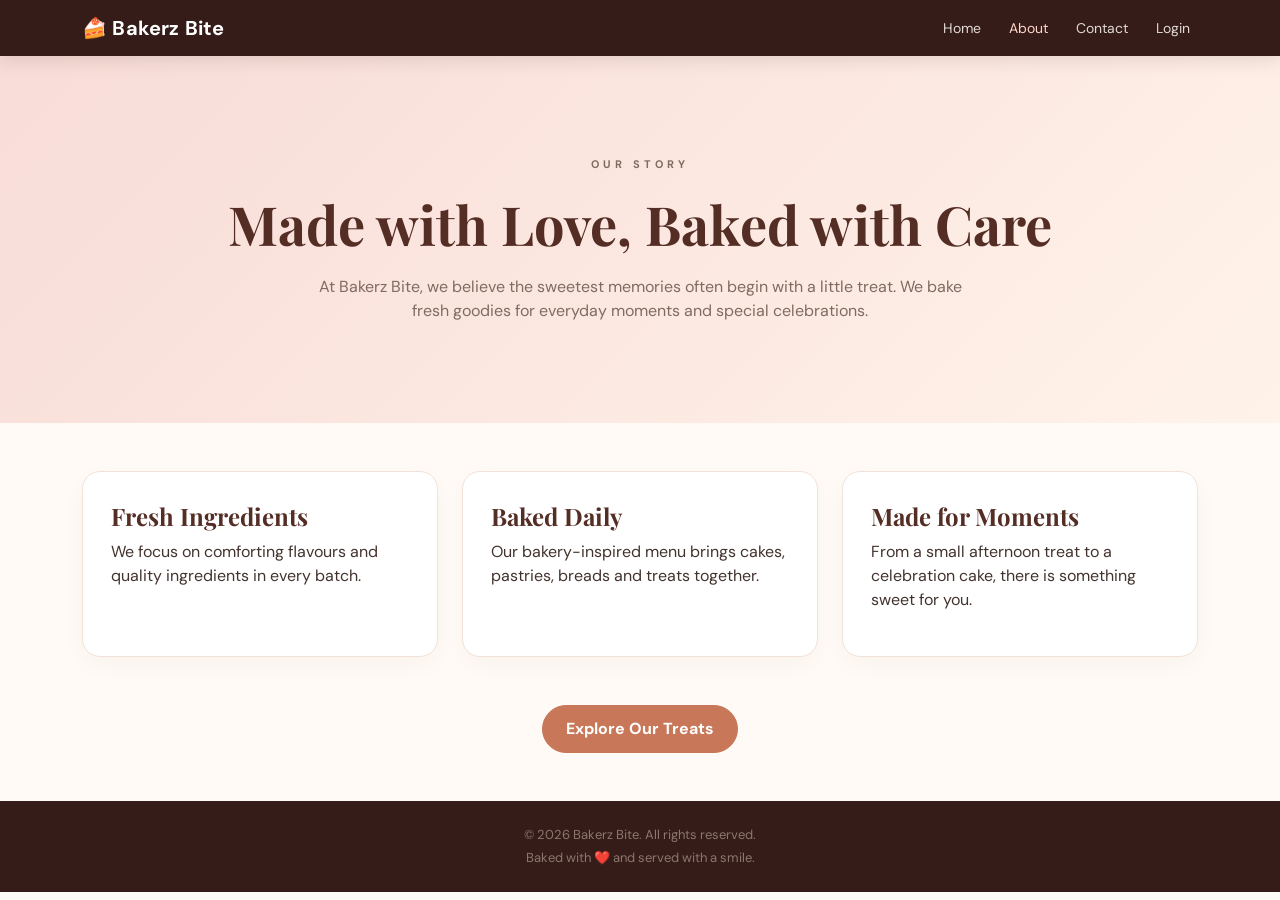
==== commit eb9a372f: "Upload Bakerz Bites website" ====
--- a/about.html
+++ b/about.html
@@ -1,77 +1,66 @@
-<<<<<<< HEAD
-<!DOCTYPE html>
-<html lang="en"><head><meta charset="UTF-8"><meta name="viewport" content="width=device-width, initial-scale=1.0"><title>About | Bakerz Bite</title><link href="https://cdn.jsdelivr.net/npm/bootstrap@5.3.3/dist/css/bootstrap.min.css" rel="stylesheet"><link rel="stylesheet" href="style.css"></head>
-<body><nav class="navbar navbar-expand-lg navbar-dark bakery-nav sticky-top"><div class="container"><a class="navbar-brand fw-bold" href="index.html">🍰 Bakerz Bite</a><button class="navbar-toggler" type="button" data-bs-toggle="collapse" data-bs-target="#navMenu" aria-label="Toggle navigation"><span class="navbar-toggler-icon"></span></button><div class="collapse navbar-collapse" id="navMenu"><ul class="navbar-nav ms-auto align-items-lg-center"><li class="nav-item"><a class="nav-link" href="index.html">Home</a></li><li class="nav-item"><a class="nav-link active" href="about.html">About</a></li><li class="nav-item"><a class="nav-link" href="contact.html">Contact</a></li><li class="nav-item"><a class="nav-link" href="login.html" id="authNavLink">Login</a></li></ul></div></div></nav>
-<header class="simple-hero"><div class="container"><p class="eyebrow">OUR STORY</p><h1>Made with Love, Baked with Care</h1><p>At Bakerz Bite, we believe the sweetest memories often begin with a little treat. We bake fresh goodies for everyday moments and special celebrations.</p></div></header>
-<section class="container py-5"><div class="row g-4"><div class="col-md-4"><article class="info-card"><h2>Fresh Ingredients</h2><p>We focus on comforting flavours and quality ingredients in every batch.</p></article></div><div class="col-md-4"><article class="info-card"><h2>Baked Daily</h2><p>Our bakery-inspired menu brings cakes, pastries, breads and treats together.</p></article></div><div class="col-md-4"><article class="info-card"><h2>Made for Moments</h2><p>From a small afternoon treat to a celebration cake, there is something sweet for you.</p></article></div></div><div class="text-center mt-5"><a href="index.html#products" class="btn btn-bakery">Explore Our Treats</a></div></section>
-<footer class="footer text-center py-4"><p class="mb-1">© 2026 Bakerz Bite. All rights reserved.</p><p class="mb-0">Baked with ❤️ and served with a smile.</p></footer><script src="https://cdn.jsdelivr.net/npm/bootstrap@5.3.3/dist/js/bootstrap.bundle.min.js"></script><script src="app.js"></script></body></html>
-=======
-
 <!DOCTYPE html>
 <html lang="en">
+
 <head>
   <meta charset="UTF-8">
   <meta name="viewport" content="width=device-width, initial-scale=1.0">
-  <title>About Us | Bakerz Bite</title>
+  <title>About | Bakerz Bite</title>
   <link href="https://cdn.jsdelivr.net/npm/bootstrap@5.3.3/dist/css/bootstrap.min.css" rel="stylesheet">
   <link rel="stylesheet" href="style.css">
 </head>
+
 <body>
+  <nav class="navbar navbar-expand-lg navbar-dark bakery-nav sticky-top">
+    <div class="container"><a class="navbar-brand fw-bold" href="index.html">🍰 Bakerz Bite</a><button
+        class="navbar-toggler" type="button" data-bs-toggle="collapse" data-bs-target="#navMenu"
+        aria-label="Toggle navigation"><span class="navbar-toggler-icon"></span></button>
+      <div class="collapse navbar-collapse" id="navMenu">
+        <ul class="navbar-nav ms-auto align-items-lg-center">
+          <li class="nav-item"><a class="nav-link" href="index.html">Home</a></li>
+          <li class="nav-item"><a class="nav-link active" href="about.html">About</a></li>
+          <li class="nav-item"><a class="nav-link" href="contact.html">Contact</a></li>
+          <li class="nav-item"><a class="nav-link" href="login.html" id="authNavLink">Login</a></li>
+        </ul>
+      </div>
+    </div>
+  </nav>
+  <header class="simple-hero">
+    <div class="container">
+      <p class="eyebrow">OUR STORY</p>
+      <h1>Made with Love, Baked with Care</h1>
+      <p>At Bakerz Bite, we believe the sweetest memories often begin with a little treat. We bake fresh goodies for
+        everyday moments and special celebrations.</p>
+    </div>
+  </header>
+  <section class="container py-5">
+    <div class="row g-4">
+      <div class="col-md-4">
+        <article class="info-card">
+          <h2>Fresh Ingredients</h2>
+          <p>We focus on comforting flavours and quality ingredients in every batch.</p>
+        </article>
+      </div>
+      <div class="col-md-4">
+        <article class="info-card">
+          <h2>Baked Daily</h2>
+          <p>Our bakery-inspired menu brings cakes, pastries, breads and treats together.</p>
+        </article>
+      </div>
+      <div class="col-md-4">
+        <article class="info-card">
+          <h2>Made for Moments</h2>
+          <p>From a small afternoon treat to a celebration cake, there is something sweet for you.</p>
+        </article>
+      </div>
+    </div>
+    <div class="text-center mt-5"><a href="index.html#products" class="btn btn-bakery">Explore Our Treats</a></div>
+  </section>
+  <footer class="footer text-center py-4">
+    <p class="mb-1">© 2026 Bakerz Bite. All rights reserved.</p>
+    <p class="mb-0">Baked with ❤️ and served with a smile.</p>
+  </footer>
+  <script src="https://cdn.jsdelivr.net/npm/bootstrap@5.3.3/dist/js/bootstrap.bundle.min.js"></script>
+  <script src="app.js"></script>
+</body>
 
-<nav class="navbar navbar-expand-lg navbar-dark bakery-nav">
-  <div class="container">
-    <a class="navbar-brand fw-bold" href="index.html">🍰 Bakerz Bite</a>
-    <button class="navbar-toggler" data-bs-toggle="collapse" data-bs-target="#navMenu" aria-label="Toggle navigation">
-      <span class="navbar-toggler-icon"></span>
-    </button>
-    <div class="collapse navbar-collapse" id="navMenu">
-      <ul class="navbar-nav ms-auto">
-        <li class="nav-item"><a class="nav-link" href="index.html">Home</a></li>
-        <li class="nav-item"><a class="nav-link active" href="about.html">About</a></li>
-        <li class="nav-item"><a class="nav-link" href="contact.html">Contact</a></li>
-        <li class="nav-item"><a class="nav-link" href="login.html">Login</a></li>
-      </ul>
-    </div>
-  </div>
-</nav>
-
-<section class="page-banner text-center">
-  <div class="container">
-    <h1>About Bakerz Bite</h1>
-    <p>Our passion is baking happiness.</p>
-  </div>
-</section>
-
-<section class="container py-5">
-  <div class="row align-items-center g-5">
-    <div class="col-md-6">
-      <img class="img-fluid rounded-4 shadow"
-        src="https://images.unsplash.com/photo-1555507036-ab1f4038808a?auto=format&fit=crop&w=900&q=80"
-        alt="Fresh bakery pastries">
-    </div>
-    <div class="col-md-6">
-      <p class="eyebrow">OUR STORY</p>
-      <h2 class="section-title">Baking Every Day a Little Sweeter</h2>
-      <p>Welcome to Bakerz Bite, where every bite is made to bring a smile to your face.</p>
-      <p>We believe that great baking starts with quality ingredients, creativity and a whole lot of love. From delicious cakes to delightful cupcakes and pastries, our goal is to make every occasion special.</p>
-      <p>Whether you're celebrating a birthday or simply craving a sweet treat, Bakerz Bite is here to make your day delicious.</p>
-      <a href="contact.html" class="btn btn-bakery">Contact Our Team</a>
-    </div>
-  </div>
-</section>
-
-<section class="special-section py-5 text-center">
-  <div class="container">
-    <h2>Our Promise</h2>
-    <p>Quality ingredients, delightful flavours and sweet memories.</p>
-  </div>
-</section>
-
-<footer class="footer text-center py-4">
-  <p class="mb-0">© 2026 Bakerz Bite. All rights reserved.</p>
-</footer>
-
-<script src="https://cdn.jsdelivr.net/npm/bootstrap@5.3.3/dist/js/bootstrap.bundle.min.js"></script>
-</body>
-</html>
->>>>>>> 4dbd5e5bab0fc244d3b84b5c835977741df3da07
+</html>
--- a/style.css
+++ b/style.css
@@ -1,424 +1,276 @@
-<<<<<<< HEAD
 @import url('https://fonts.googleapis.com/css2?family=DM+Sans:wght@400;500;600;700&family=Playfair+Display:wght@600;700&display=swap');
-:root{--brown:#542d25;--brown-dark:#351c18;--pink:#f7d9d5;--cream:#fffaf5;--accent:#c87858;--text:#43332e}
-*{box-sizing:border-box}html{scroll-behavior:smooth}body{font-family:'DM Sans',Arial,sans-serif;color:var(--text);background:var(--cream)}.bakery-nav{background:var(--brown-dark);box-shadow:0 4px 18px #351c1820}.navbar-brand{letter-spacing:.2px}.navbar-nav .nav-link{margin-left:12px;color:#fffaf5d9!important;font-size:14px}.navbar-nav .nav-link:hover,.navbar-nav .nav-link.active{color:#ffd6ca!important}.slider-img{height:min(72vh,650px);min-height:420px;object-fit:cover;filter:brightness(.55)}.carousel-caption{bottom:18%;text-shadow:0 2px 12px #0008}.carousel-caption h1{font-family:'Playfair Display',Georgia,serif;font-size:clamp(32px,5vw,60px);font-weight:700}.carousel-caption p{font-size:clamp(15px,2vw,20px);margin:15px 0 24px}.btn-bakery{background:var(--accent);border:1px solid var(--accent);color:white;border-radius:30px;padding:11px 23px;font-weight:700;transition:.25s}.btn-bakery:hover{background:var(--brown);border-color:var(--brown);color:#fff;transform:translateY(-2px)}.eyebrow{color:var(--accent);letter-spacing:4px;font-size:11px;font-weight:700;margin-bottom:10px}.section-title,.products-heading h2{font-family:'Playfair Display',Georgia,serif;color:var(--brown);font-weight:700;font-size:clamp(30px,4vw,43px)}.text-center>p:not(.eyebrow){color:#8c766d}.product-card{overflow:hidden;border:1px solid #f0e2d8;border-radius:18px;background:#fff;box-shadow:0 8px 28px #542d250b;transition:transform .25s,box-shadow .25s}.product-card:hover{transform:translateY(-6px);box-shadow:0 16px 38px #542d251b}.product-card img{width:100%;height:235px;object-fit:cover;display:block}.product-content{padding:20px}.product-category{display:inline-block;background:#fae7df;color:#a35b43;border-radius:20px;padding:5px 10px;font-size:10px;text-transform:uppercase;letter-spacing:1px;font-weight:700}.product-content h3{font-family:'Playfair Display',Georgia,serif;color:var(--brown);font-size:22px;margin:12px 0 8px}.product-content p{font-size:13px;color:#88756c;min-height:40px}.product-bottom{display:flex;justify-content:space-between;align-items:center;gap:10px;margin-top:15px}.product-bottom strong{color:var(--brown);font-size:16px}.product-bottom .btn{padding:8px 14px;font-size:12px}.pagination .page-link{color:var(--brown);border-color:#f0dfd5;background:#fff}.pagination .page-item.active .page-link{background:var(--brown);border-color:var(--brown);color:#fff}.page-info{font-size:12px;color:#927d72}.special-section{background:linear-gradient(135deg,#f8dcd7,#f4c4b8)}.special-section h2{font-family:'Playfair Display',Georgia,serif;color:var(--brown);font-size:clamp(28px,4vw,40px)}.special-section p{color:#76564b;margin:14px 0 22px}.footer{background:var(--brown-dark);color:#fff3e8;font-size:13px}.simple-hero{background:linear-gradient(135deg,#f8dcd7,#fff3e9);padding:85px 0;text-align:center}.simple-hero h1{font:700 clamp(36px,5vw,54px) 'Playfair Display',Georgia,serif;color:var(--brown)}.simple-hero p{max-width:650px;margin:15px auto;color:#806b61}.info-card{background:white;border:1px solid #f0e2d8;border-radius:18px;padding:28px;height:100%;box-shadow:0 8px 25px #542d2508}.info-card h2{font:700 24px 'Playfair Display',Georgia,serif;color:var(--brown)}.contact-form input,.contact-form textarea{width:100%;padding:13px 15px;margin-bottom:14px;border:1px solid #e8d9cf;border-radius:10px;font:14px 'DM Sans',sans-serif}.contact-form input:focus,.contact-form textarea:focus{outline:2px solid #c8785840;border-color:var(--accent)}@media(max-width:576px){.slider-img{min-height:420px;height:60vh}.carousel-caption{bottom:15%}.carousel-caption h1{font-size:32px}.product-card img{height:210px}}
-=======
+
 :root {
   --brown: #542d25;
   --brown-dark: #351c18;
   --pink: #f7d9d5;
   --cream: #fffaf5;
   --accent: #c87858;
-  --text: #43332e;
+  --text: #43332e
 }
 
 * {
-  box-sizing: border-box;
+  box-sizing: border-box
+}
+
+html {
+  scroll-behavior: smooth
 }
 
 body {
-  margin: 0;
-  font-family: Arial, Helvetica, sans-serif;
+  font-family: 'DM Sans', Arial, sans-serif;
   color: var(--text);
-  background: var(--cream);
-  line-height: 1.7;
+  background: var(--cream)
 }
 
 .bakery-nav {
-  background: var(--brown);
+  background: var(--brown-dark);
+  box-shadow: 0 4px 18px #351c1820
 }
 
 .navbar-brand {
-  font-size: 1.5rem;
-  letter-spacing: .3px;
-}
-
-.navbar .nav-link {
-  margin-left: 10px;
-  transition: color .2s;
-}
-
-.navbar .nav-link:hover,
-.navbar .nav-link.active {
-  color: #ffd8b8;
+  letter-spacing: .2px
+}
+
+.navbar-nav .nav-link {
+  margin-left: 12px;
+  color: #fffaf5d9 !important;
+  font-size: 14px
+}
+
+.navbar-nav .nav-link:hover,
+.navbar-nav .nav-link.active {
+  color: #ffd6ca !important
 }
 
 .slider-img {
-  height: 540px;
+  height: min(72vh, 650px);
+  min-height: 420px;
   object-fit: cover;
-  filter: brightness(.58);
+  filter: brightness(.55)
 }
 
 .carousel-caption {
-  bottom: 24%;
+  bottom: 18%;
+  text-shadow: 0 2px 12px #0008
 }
 
 .carousel-caption h1 {
-  font-size: clamp(2rem, 5vw, 3.6rem);
-  font-weight: 800;
+  font-family: 'Playfair Display', Georgia, serif;
+  font-size: clamp(32px, 5vw, 60px);
+  font-weight: 700
 }
 
 .carousel-caption p {
-  font-size: 1.1rem;
+  font-size: clamp(15px, 2vw, 20px);
+  margin: 15px 0 24px
 }
 
 .btn-bakery {
   background: var(--accent);
   border: 1px solid var(--accent);
   color: white;
-  padding: 11px 24px;
   border-radius: 30px;
-  transition: .2s ease;
+  padding: 11px 23px;
+  font-weight: 700;
+  transition: .25s
 }
 
 .btn-bakery:hover {
   background: var(--brown);
   border-color: var(--brown);
-  color: white;
-  transform: translateY(-2px);
-}
-
-.section-title {
-  color: var(--brown);
-  font-weight: 800;
+  color: #fff;
+  transform: translateY(-2px)
 }
 
 .eyebrow {
   color: var(--accent);
+  letter-spacing: 4px;
+  font-size: 11px;
   font-weight: 700;
-  letter-spacing: 3px;
-  font-size: .8rem;
+  margin-bottom: 10px
+}
+
+.section-title,
+.products-heading h2 {
+  font-family: 'Playfair Display', Georgia, serif;
+  color: var(--brown);
+  font-weight: 700;
+  font-size: clamp(30px, 4vw, 43px)
+}
+
+.text-center>p:not(.eyebrow) {
+  color: #8c766d
 }
 
 .product-card {
-  height: 100%;
-  background: white;
-  border: 0;
-  border-radius: 16px;
   overflow: hidden;
-  box-shadow: 0 5px 20px #542d2510;
-  transition: transform .25s, box-shadow .25s;
+  border: 1px solid #f0e2d8;
+  border-radius: 18px;
+  background: #fff;
+  box-shadow: 0 8px 28px #542d250b;
+  transition: transform .25s, box-shadow .25s
 }
 
 .product-card:hover {
   transform: translateY(-6px);
-  box-shadow: 0 12px 28px #542d2520;
-}
-
-.product-img {
-  width: 100%;
-  height: 225px;
-  object-fit: cover;
-}
-
-.product-card .card-body {
-  padding: 22px;
-}
-
-.product-card h5 {
-  color: var(--brown);
-  font-weight: 700;
-}
-
-.product-price {
-  color: var(--accent);
-  font-size: 1.15rem;
-  font-weight: 800;
-}
-
-.pagination .page-link {
-  color: var(--brown);
-  border-color: #eadbd4;
-  margin: 0 3px;
-  border-radius: 8px;
-}
-
-.pagination .active .page-link {
-  background: var(--brown);
-  border-color: var(--brown);
-  color: white;
-}
-
-.special-section {
-  background: var(--pink);
-  color: var(--brown-dark);
-}
-
-.special-section h2 {
-  font-weight: 800;
-}
-
-.page-banner {
-  background: var(--pink);
-  padding: 65px 15px;
-  color: var(--brown);
-}
-
-.page-banner h1 {
-  font-size: clamp(2rem, 5vw, 3rem);
-  font-weight: 800;
-}
-
-.form-card,
-.login-card {
-  background: white;
-  border-radius: 18px;
-  padding: 32px;
-  box-shadow: 0 8px 35px #542d2512;
-}
-
-.form-control {
-  padding: 12px 14px;
-  border-color: #e4d5cf;
-}
-
-.form-control:focus {
-  border-color: var(--accent);
-  box-shadow: 0 0 0 .2rem #c8785825;
-}
-
-.contact-detail {
-  padding: 15px 0;
-  border-bottom: 1px solid #eadbd4;
-}
-
-.contact-detail h5 {
-  color: var(--brown);
-  font-weight: 700;
-}
-
-.login-section {
-  min-height: 75vh;
-  display: flex;
-  align-items: center;
-  padding: 55px 0;
-  background: linear-gradient(135deg, #fffaf5, #f7d9d5);
-}
-
-.login-card {
-  max-width: 460px;
-  width: 100%;
-}
-
-.login-icon {
-  font-size: 3rem;
-}
-
-.footer {
-  background: var(--brown-dark);
-  color: #fff3ec;
-}
-
-a {
-  color: var(--accent);
-}
-
-@media (max-width: 767px) {
-  .slider-img {
-    height: 390px;
-  }
-
-  .carousel-caption {
-    bottom: 16%;
-  }
-
-  .carousel-caption p {
-    font-size: .95rem;
-  }
-
-  .carousel-caption h1 {
-    font-size: 2rem;
-  }
-
-  .product-img {
-    height: 210px;
-  }
-
-  .form-card,
-  .login-card {
-    padding: 23px;
-  }
-}
-
-@media (max-width: 400px) {
-  .carousel-caption h1 {
-    font-size: 1.6rem;
-  }
-
-  .slider-img {
-    height: 340px;
-  }
-}
- 
-.products-section {
-  padding: 60px 5%;
-  background: #fff9f2;
-  font-family: Arial, sans-serif;
-}
-
-.products-heading {
-  text-align: center;
-  margin-bottom: 35px;
-}
-
-.products-heading span {
-  color: #c78352;
-  letter-spacing: 3px;
-  font-size: 12px;
-  font-weight: bold;
-}
-
-.products-heading h2 {
-  font-size: 38px;
-  color: #48251d;
-  margin: 12px 0;
-}
-
-.products-heading p {
-  color: #927d72;
-}
-
-.products-grid {
-  display: grid;
-  grid-template-columns: repeat(4, minmax(0, 1fr));
-  gap: 22px;
-  max-width: 1250px;
-  margin: auto;
-}
-
-.product-card {
-  background: white;
-  border-radius: 17px;
-  overflow: hidden;
-  border: 1px solid #f0e3d7;
-  box-shadow: 0 5px 18px #48251d10;
-  transition: .3s;
-  animation: fadeIn .35s ease;
-}
-
-.product-card:hover {
-  transform: translateY(-6px);
-  box-shadow: 0 12px 25px #48251d20;
+  box-shadow: 0 16px 38px #542d251b
 }
 
 .product-card img {
   width: 100%;
-  height: 210px;
+  height: 235px;
   object-fit: cover;
-  display: block;
-  background: #f4e4d5;
-}
-
-.product-details {
-  padding: 16px;
-}
-
-.product-details .category {
-  color: #bd7950;
-  font-size: 11px;
+  display: block
+}
+
+.product-content {
+  padding: 20px
+}
+
+.product-category {
+  display: inline-block;
+  background: #fae7df;
+  color: #a35b43;
+  border-radius: 20px;
+  padding: 5px 10px;
+  font-size: 10px;
   text-transform: uppercase;
   letter-spacing: 1px;
-}
-
-.product-details h3 {
-  margin: 9px 0;
-  color: #48251d;
-  font-size: 17px;
-}
-
-.product-details p {
-  font-size: 12px;
-  color: #8c7b71;
-  line-height: 1.6;
-  min-height: 38px;
+  font-weight: 700
+}
+
+.product-content h3 {
+  font-family: 'Playfair Display', Georgia, serif;
+  color: var(--brown);
+  font-size: 22px;
+  margin: 12px 0 8px
+}
+
+.product-content p {
+  font-size: 13px;
+  color: #88756c;
+  min-height: 40px
 }
 
 .product-bottom {
   display: flex;
   justify-content: space-between;
   align-items: center;
-  gap: 8px;
-  margin-top: 16px;
-}
-
-.price {
-  color: #48251d;
-  font-weight: bold;
-}
-
-.add-btn {
-  background: #48251d;
-  color: white;
-  border: 0;
-  padding: 10px 13px;
-  border-radius: 8px;
-  cursor: pointer;
-}
-
-.add-btn:hover {
-  background: #c78352;
-}
-
-.pagination {
-  display: flex;
-  justify-content: center;
-  align-items: center;
-  flex-wrap: wrap;
-  gap: 9px;
-  margin-top: 38px;
-}
-
-.page-btn {
-  min-width: 42px;
-  height: 42px;
-  padding: 0 12px;
-  border: 1px solid #e4d4c7;
+  gap: 10px;
+  margin-top: 15px
+}
+
+.product-bottom strong {
+  color: var(--brown);
+  font-size: 16px
+}
+
+.product-bottom .btn {
+  padding: 8px 14px;
+  font-size: 12px
+}
+
+.pagination .page-link {
+  color: var(--brown);
+  border-color: #f0dfd5;
+  background: #fff
+}
+
+.pagination .page-item.active .page-link {
+  background: var(--brown);
+  border-color: var(--brown);
+  color: #fff
+}
+
+.page-info {
+  font-size: 12px;
+  color: #927d72
+}
+
+.special-section {
+  background: linear-gradient(135deg, #f8dcd7, #f4c4b8)
+}
+
+.special-section h2 {
+  font-family: 'Playfair Display', Georgia, serif;
+  color: var(--brown);
+  font-size: clamp(28px, 4vw, 40px)
+}
+
+.special-section p {
+  color: #76564b;
+  margin: 14px 0 22px
+}
+
+.footer {
+  background: var(--brown-dark);
+  color: #fff3e8;
+  font-size: 13px
+}
+
+.simple-hero {
+  background: linear-gradient(135deg, #f8dcd7, #fff3e9);
+  padding: 85px 0;
+  text-align: center
+}
+
+.simple-hero h1 {
+  font: 700 clamp(36px, 5vw, 54px) 'Playfair Display', Georgia, serif;
+  color: var(--brown)
+}
+
+.simple-hero p {
+  max-width: 650px;
+  margin: 15px auto;
+  color: #806b61
+}
+
+.info-card {
   background: white;
-  color: #48251d;
-  border-radius: 9px;
-  cursor: pointer;
-  font-weight: bold;
-}
-
-.page-btn:hover:not(:disabled),
-.page-btn.active {
-  background: #48251d;
-  color: white;
-}
-
-.page-btn:disabled {
-  opacity: .35;
-  cursor: not-allowed;
-}
-
-.page-info {
-  text-align: center;
-  margin-top: 16px;
-  color: #927d72;
-  font-size: 12px;
-}
-
-@keyframes fadeIn {
-  from { opacity: 0; transform: translateY(10px); }
-  to { opacity: 1; transform: translateY(0); }
-}
-
-@media(max-width: 900px) {
-  .products-grid {
-    grid-template-columns: repeat(2, minmax(0, 1fr));
-  }
-}
-
-@media(max-width: 480px) {
-  .products-section { padding: 35px 12px; }
-  .products-heading h2 { font-size: 28px; }
-  .products-grid { gap: 12px; }
-  .product-card img { height: 145px; }
-  .product-details { padding: 11px; }
-  .product-details h3 { font-size: 14px; }
-  .product-details p { font-size: 11px; }
-  .product-bottom { flex-wrap: wrap; }
-  .price { font-size: 13px; }
-  .add-btn { padding: 8px; font-size: 11px; }
-}
->>>>>>> 4dbd5e5bab0fc244d3b84b5c835977741df3da07
+  border: 1px solid #f0e2d8;
+  border-radius: 18px;
+  padding: 28px;
+  height: 100%;
+  box-shadow: 0 8px 25px #542d2508
+}
+
+.info-card h2 {
+  font: 700 24px 'Playfair Display', Georgia, serif;
+  color: var(--brown)
+}
+
+.contact-form input,
+.contact-form textarea {
+  width: 100%;
+  padding: 13px 15px;
+  margin-bottom: 14px;
+  border: 1px solid #e8d9cf;
+  border-radius: 10px;
+  font: 14px 'DM Sans', sans-serif
+}
+
+.contact-form input:focus,
+.contact-form textarea:focus {
+  outline: 2px solid #c8785840;
+  border-color: var(--accent)
+}
+
+@media(max-width:576px) {
+  .slider-img {
+    min-height: 420px;
+    height: 60vh
+  }
+
+  .carousel-caption {
+    bottom: 15%
+  }
+
+  .carousel-caption h1 {
+    font-size: 32px
+  }
+
+  .product-card img {
+    height: 210px
+  }
+}
